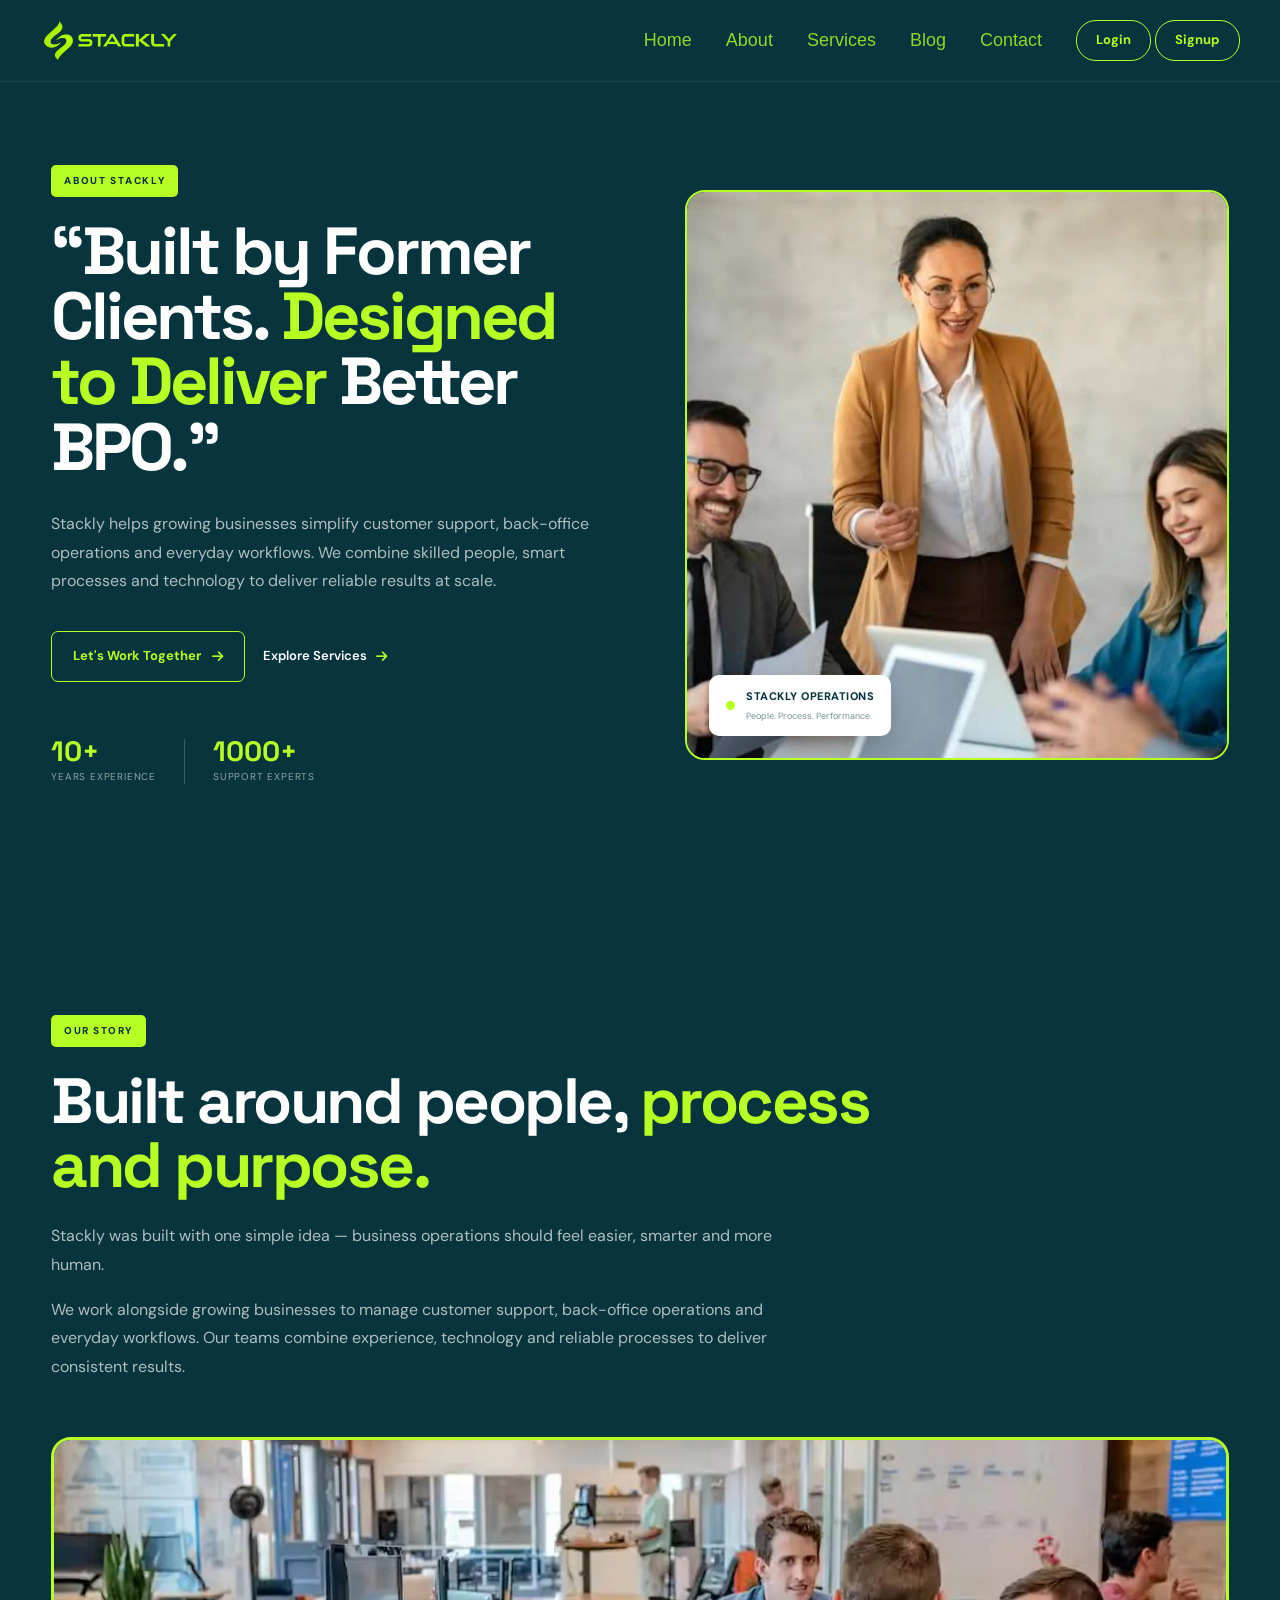
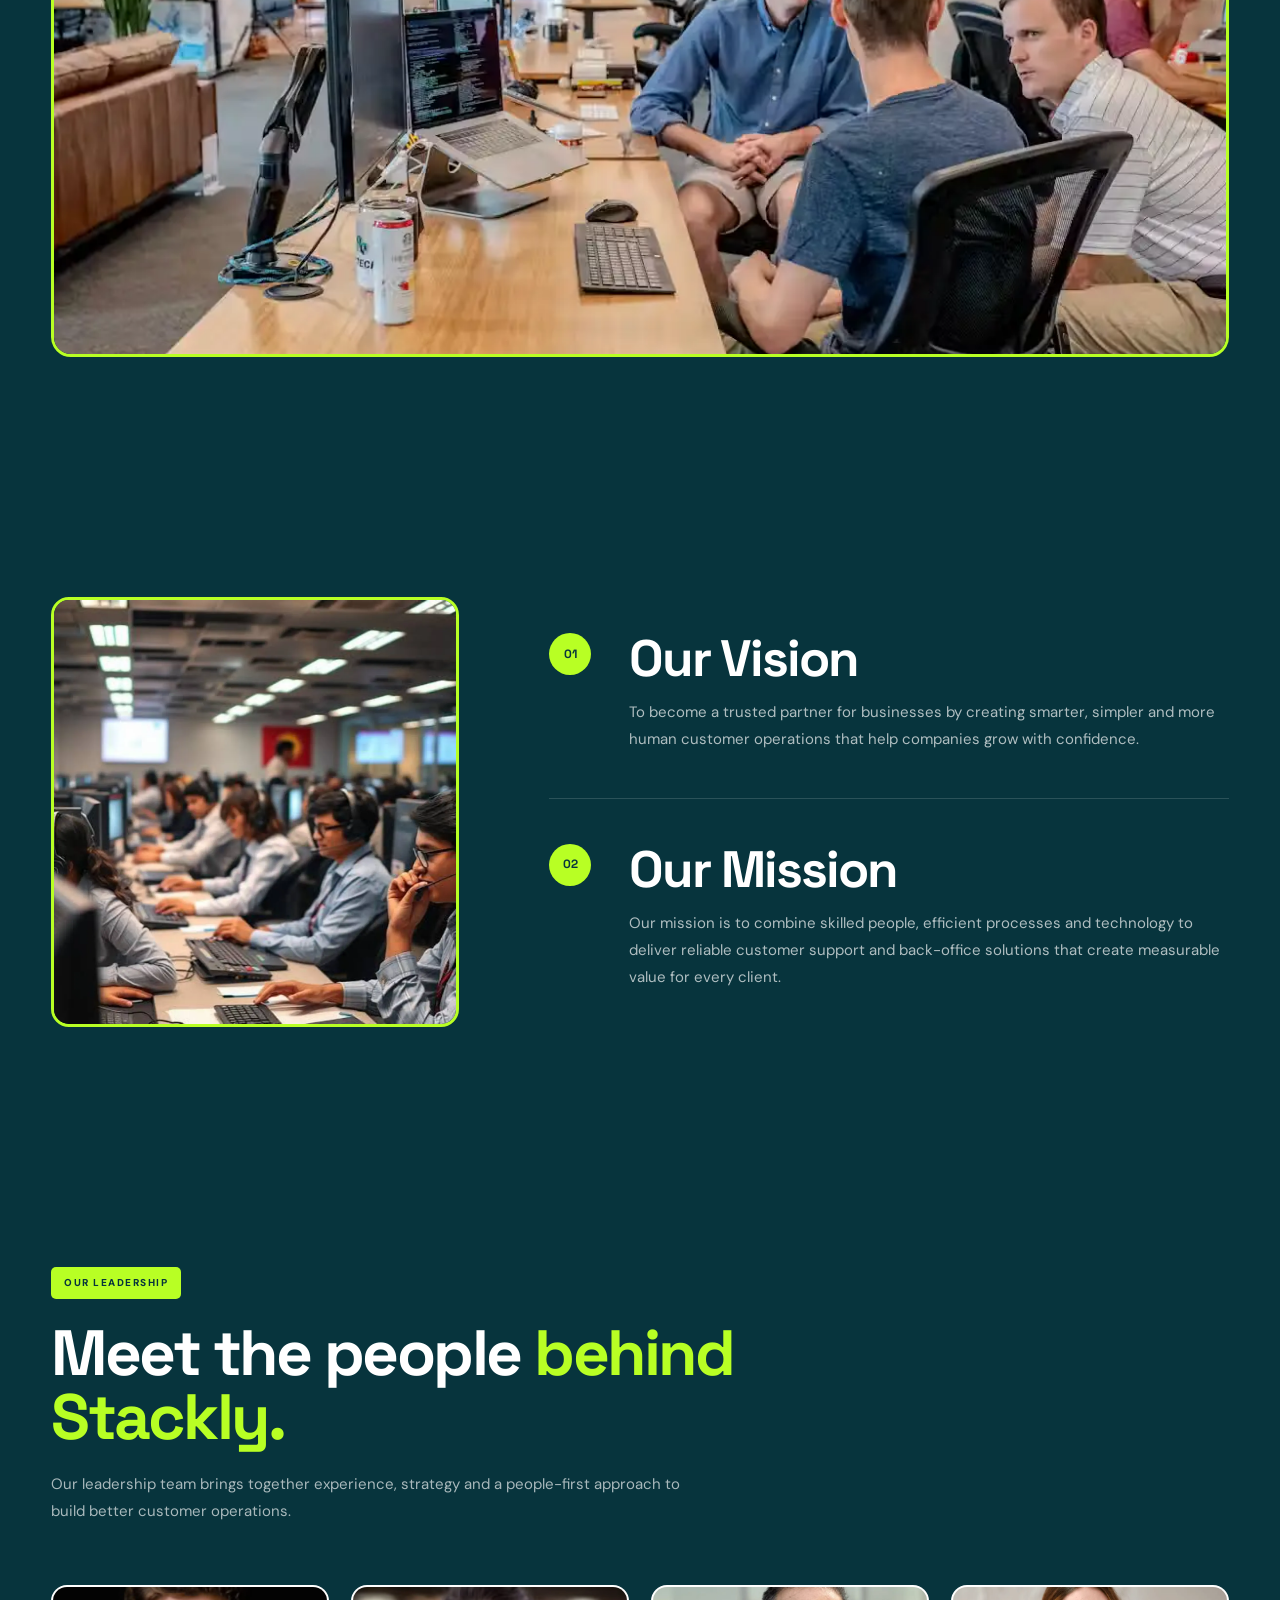
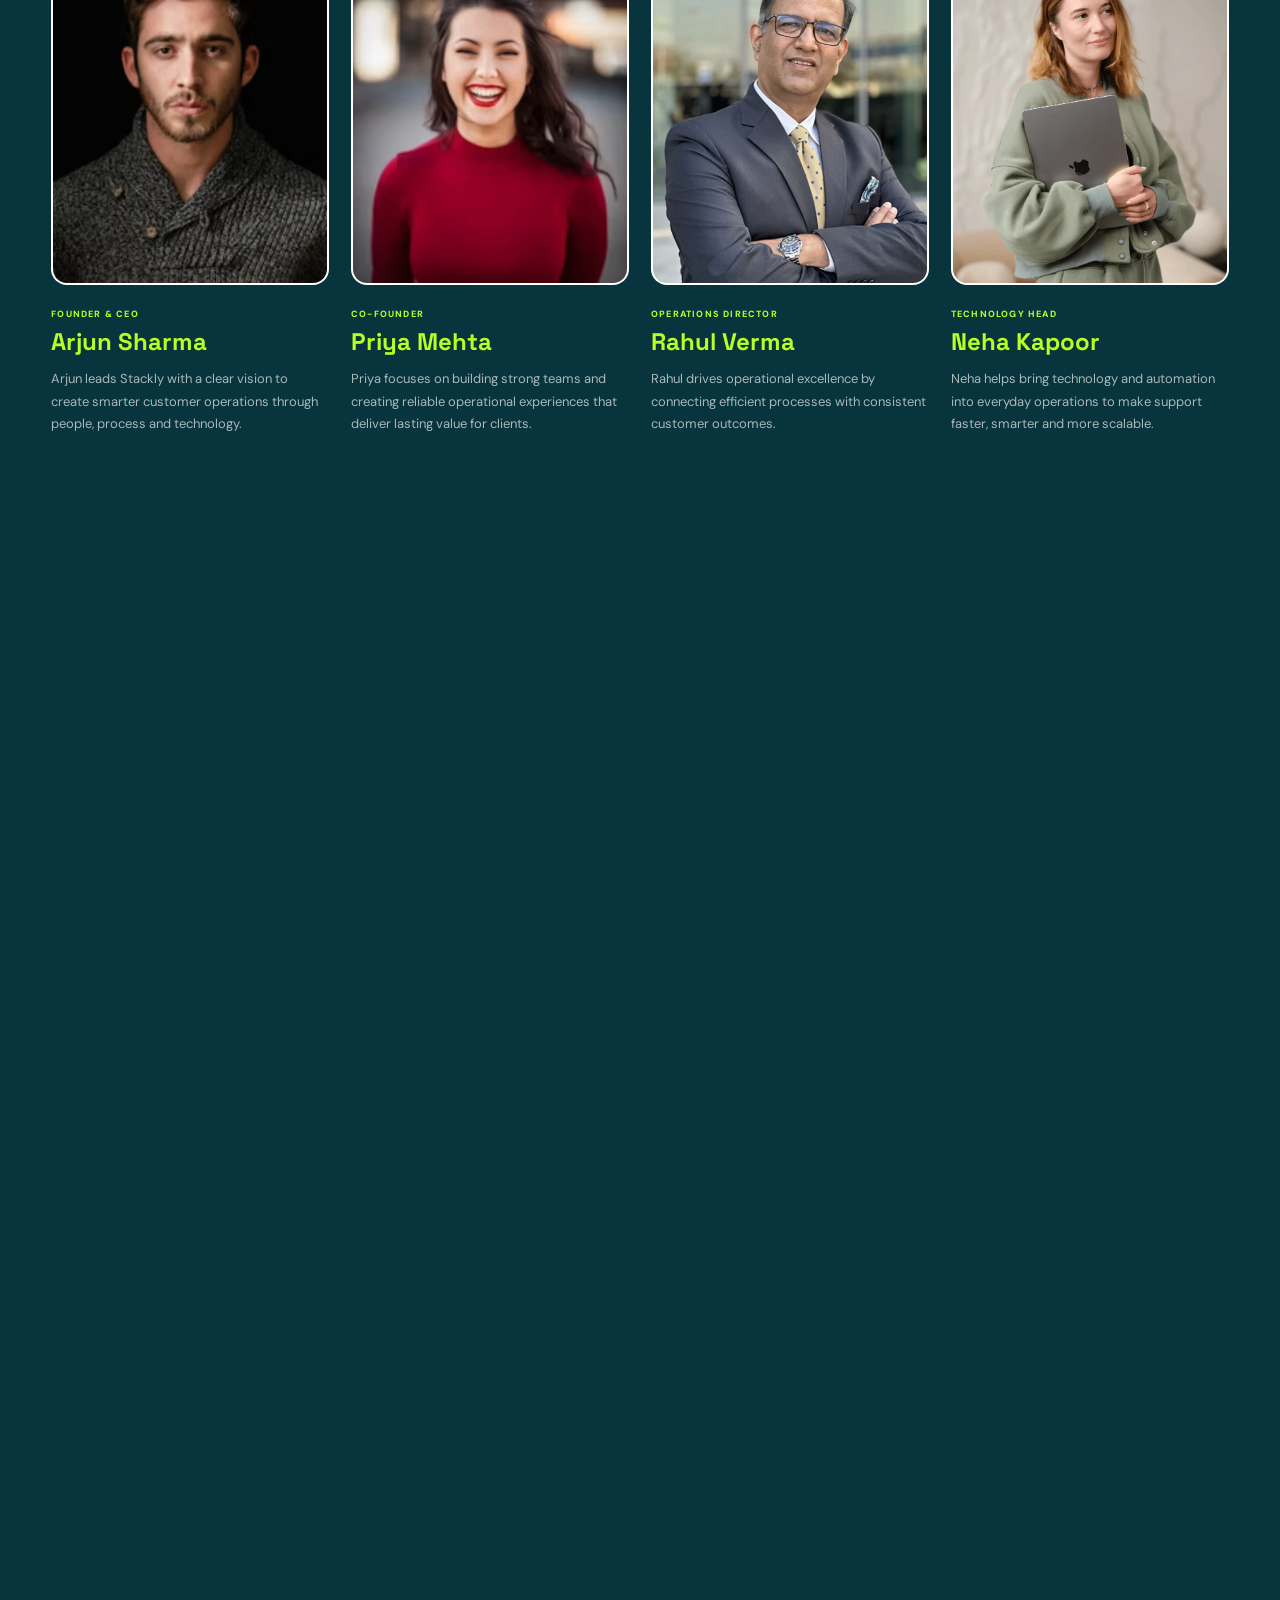
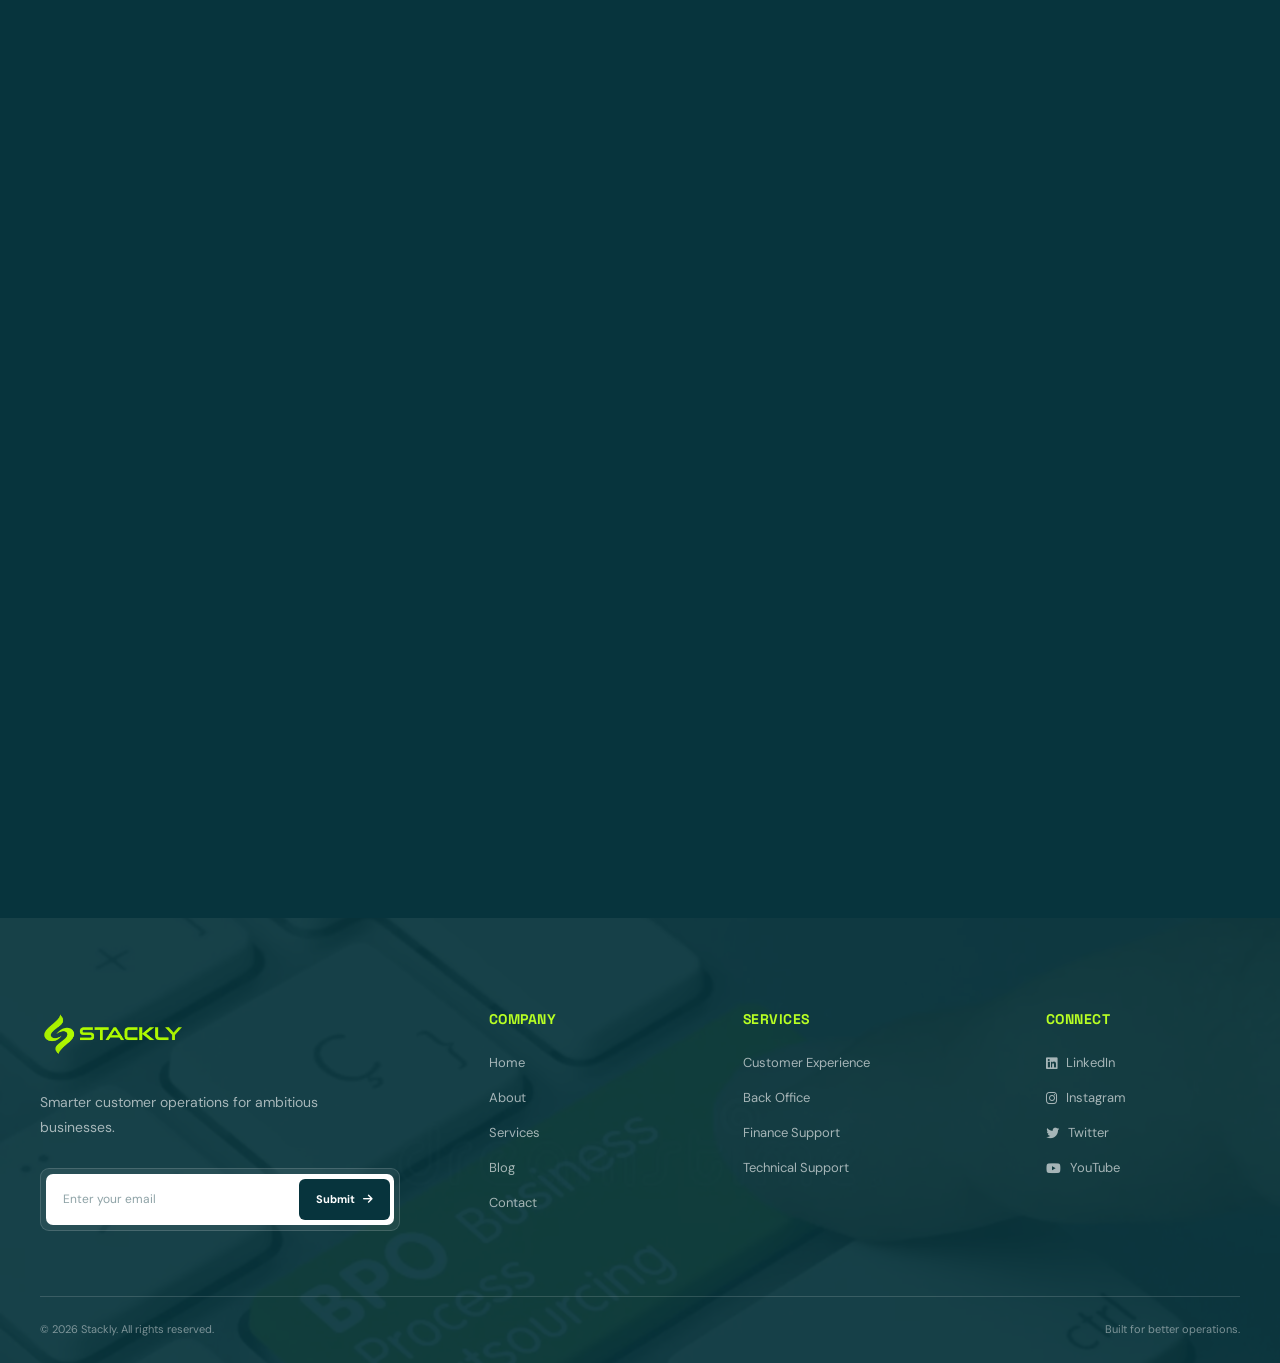
==== about.html @ 67b2a1ea "Add files via upload" ====
<!DOCTYPE html>
<html lang="en">
<head>
    <meta charset="UTF-8">
    <meta name="viewport" content="width=device-width, initial-scale=1.0">

    <title>Stackly | Business Process Outsourcing</title>

    <!-- Google Fonts -->
    <link rel="preconnect" href="https://fonts.googleapis.com">
    <link rel="preconnect" href="https://fonts.gstatic.com" crossorigin>
    <link href="https://fonts.googleapis.com/css2?family=DM+Sans:wght@400;500;600;700&family=Space+Grotesk:wght@400;500;600;700&display=swap" rel="stylesheet">

    <!-- Font Awesome -->
    <link rel="stylesheet"
          href="https://cdnjs.cloudflare.com/ajax/libs/font-awesome/6.5.2/css/all.min.css">

    <!-- AOS -->
    <link rel="stylesheet"
          href="https://unpkg.com/aos@2.3.1/dist/aos.css">

    <!-- CSS -->
    <link rel="stylesheet" href="css/about.css">
</head>

<body>

<!-- ================= PRELOADER ================= -->
<div class="preloader" id="preloader">
    <div class="loader-logo">
        <span class="logo-symbol">
            <img 
                src="assets/logo img1.webp" 
                alt="Stackly" 
                class="logo-image"
            >
        </span>
    </div>
</div>


<!-- ================= HEADER ================= -->
<header class="header">

    <div class="container nav-container">

        <!-- LOGO -->
        <a href="index.html" class="logo" aria-label="Stackly Home">
            <img src="assets/logo img1.webp"
                 alt="Stackly"
                 class="logo-image">
        </a>

        <!-- MOBILE TOGGLE -->
        <button
            class="menu-toggle"
            id="menuToggle"
            type="button"
            aria-label="Open navigation menu"
            aria-expanded="false"
            title="Open navigation menu">

            <span></span>
            <span></span>
            <span></span>

        </button>

<nav class="nav-menu" id="navMenu">

   
            <a href="index.html" class="nav-link ">Home</a>

            <a href="about.html" class="nav-link active">About</a>

            <a href="services.html" class="nav-link">Services</a>
            
            <a href="blog.html" class="nav-link">Blog</a>
            <a href="contact.html" class="nav-link">Contact</a>

        
    <!-- MOBILE LOGIN + SIGNUP -->
    <div class="mobile-nav-actions">
        <a href="login.html" class="login-btn">Login</a>
        <a href="signup.html" class="signup-btn">Signup</a>
    </div>

</nav>

        <!-- DESKTOP LOGIN / SIGNUP -->
        <!-- <div class="nav-actions">

            <a href="login.html" class="login-btn">
                Login
            </a>

            <a href="signup.html" class="signup-btn">
                Signup
            </a>

        </div> -->

    </div>

</header>

<!-- =====================================================
     STACKLY BPO — ABOUT HERO
===================================================== -->

<section class="about-hero" id="about">

    <div class="about-hero-container">

        <!-- LEFT CONTENT -->
        <div class="about-hero-content" data-aos="fade-right">

            <span class="about-eyebrow">
                ABOUT STACKLY
            </span>

            <h1>
              “Built by Former Clients. 
                <span> Designed to Deliver </span>
                Better BPO.”
            </h1>

            <p>
                Stackly helps growing businesses simplify customer
                support, back-office operations and everyday workflows.
                We combine skilled people, smart processes and
                technology to deliver reliable results at scale.
            </p>

            <div class="about-hero-actions">

                <a href="404.html" class="about-primary-btn">
                    Let's Work Together
                    <i class="fa-solid fa-arrow-right"></i>
                </a>

                <a href="404.html" class="about-text-btn">
                    Explore Services
                    <i class="fa-solid fa-arrow-right"></i>
                </a>

            </div>

            <div class="about-mini-info">

                <div class="mini-item">
                    <strong>10+</strong>
                    <span>Years Experience</span>
                </div>

                <div class="mini-line"></div>

                <div class="mini-item">
                    <strong>1000+</strong>
                    <span>Support Experts</span>
                </div>

            </div>

        </div>


        <!-- RIGHT IMAGE ONLY -->
        <div class="about-hero-image" data-aos="fade-left">

            <img
                src="assets/img-10.webp"
                alt="Stackly customer operations team"
            >

            <div class="image-label">
                <span class="image-dot"></span>
                <div>
                    <strong>STACKLY OPERATIONS</strong>
                    <small>People. Process. Performance.</small>
                </div>
            </div>

        </div>

    </div>

</section>


<!-- =====================================================
     OUR STORY
===================================================== -->

<section class="story-section" id="story">

    <div class="story-container">

        <!-- HEADING + CONTENT -->
        <div class="story-content" data-aos="fade-up">

            <span class="story-eyebrow">OUR STORY</span>

            <h2>
                Built around people,
                <span>process and purpose.</span>
            </h2>

            <p>
                Stackly was built with one simple idea — business operations
                should feel easier, smarter and more human.
            </p>

            <p>
                We work alongside growing businesses to manage customer
                support, back-office operations and everyday workflows.
                Our teams combine experience, technology and reliable
                processes to deliver consistent results.
            </p>

        </div>


        <!-- IMAGE ONLY -->
        <div class="story-image" data-aos="fade-up">

            <img
                src="assets/img-2.webp"
                alt="Stackly operations team working together"
            >

        </div>

    </div>

</section>
<!-- =====================================================
     VISION & MISSION
===================================================== -->

<section class="vision-mission-section" id="vision-mission">

    <div class="vision-mission-container">

        <!-- LEFT IMAGE -->
        <div class="vm-image" data-aos="fade-right">
            <img
                src="assets/img-13.webp"
                alt="Stackly team working together"
            >
        </div>


        <!-- RIGHT CONTENT -->
        <div class="vm-content" data-aos="fade-left">

            <!-- VISION -->
            <div class="vm-item">

                <span class="vm-number">01</span>

                <div>
                    <h2>Our Vision</h2>

                    <p>
                        To become a trusted partner for businesses by
                        creating smarter, simpler and more human customer
                        operations that help companies grow with confidence.
                    </p>
                </div>

            </div>


            <!-- MISSION -->
            <div class="vm-item">

                <span class="vm-number">02</span>

                <div>
                    <h2>Our Mission</h2>

                    <p>
                        Our mission is to combine skilled people, efficient
                        processes and technology to deliver reliable
                        customer support and back-office solutions that
                        create measurable value for every client.
                    </p>
                </div>

            </div>

        </div>

    </div>

</section>


<!-- =====================================================
     LEADERSHIP
===================================================== -->

<section class="leadership-section" id="leadership">

    <div class="leadership-container">

        <!-- SECTION HEADING -->
        <div class="leadership-heading" data-aos="fade-up">

            <span class="leadership-eyebrow">
                OUR LEADERSHIP
            </span>

            <h2>
                Meet the people
                <span>behind Stackly.</span>
            </h2>

            <p>
                Our leadership team brings together experience,
                strategy and a people-first approach to build better
                customer operations.
            </p>

        </div>


        <!-- LEADERSHIP GRID -->
        <div class="leadership-grid">


            <!-- FOUNDER 01 -->
            <div class="leader-card" data-aos="fade-up">

                <div class="leader-image">
                    <img
                        src="assets/img-28.webp"
                        alt="Founder and leadership team member"
                    >
                </div>

                <div class="leader-content">

                    <span class="leader-role">
                        FOUNDER & CEO
                    </span>

                    <h3>
                        Arjun Sharma
                    </h3>

                    <p>
                        Arjun leads Stackly with a clear vision to
                        create smarter customer operations through
                        people, process and technology.
                    </p>

                </div>

            </div>


            <!-- FOUNDER 02 -->
            <div class="leader-card" data-aos="fade-up" data-aos-delay="100">

                <div class="leader-image">
                    <img
                        src="assets/img-25.webp"
                        alt="Stackly leadership team member"
                    >
                </div>

                <div class="leader-content">

                    <span class="leader-role">
                        CO-FOUNDER
                    </span>

                    <h3>
                        Priya Mehta
                    </h3>

                    <p>
                        Priya focuses on building strong teams and
                        creating reliable operational experiences
                        that deliver lasting value for clients.
                    </p>

                </div>

            </div>


            <!-- LEADER 03 -->
            <div class="leader-card" data-aos="fade-up" data-aos-delay="200">

                <div class="leader-image">
                    <img
                        src="assets/img-18.webp"
                        alt="Stackly operations leader"
                    >
                </div>

                <div class="leader-content">

                    <span class="leader-role">
                        OPERATIONS DIRECTOR
                    </span>

                    <h3>
                        Rahul Verma
                    </h3>

                    <p>
                        Rahul drives operational excellence by
                        connecting efficient processes with
                        consistent customer outcomes.
                    </p>

                </div>

            </div>


            <!-- LEADER 04 -->
            <div class="leader-card" data-aos="fade-up" data-aos-delay="300">

                <div class="leader-image">
                    <img
                        src="assets/img-20.webp"
                        alt="Stackly technology leader"
                    >
                </div>

                <div class="leader-content">

                    <span class="leader-role">
                        TECHNOLOGY HEAD
                    </span>

                    <h3>
                        Neha Kapoor
                    </h3>

                    <p>
                        Neha helps bring technology and automation
                        into everyday operations to make support
                        faster, smarter and more scalable.
                    </p>

                </div>

            </div>

        </div>

    </div>

</section>

<!-- =====================================================
     RECOGNITION
===================================================== -->

<section class="recognition-section" id="recognition">

    <div class="recognition-container">

        <div class="recognition-heading" data-aos="fade-up">

            <span class="recognition-eyebrow">
                RECOGNITION
            </span>

            <h2>
                Standards that
                <span>build trust.</span>
            </h2>

            <p>
                Our commitment to quality, security and operational
                excellence is reflected in the standards we follow.
            </p>

        </div>


        <div class="recognition-list">

            <!-- 01 -->
            <div class="recognition-item" data-aos="fade-up">

                <span class="recognition-number">01</span>

                <div class="recognition-content">
                    <h3>ISO 27001 Certified</h3>

                    <p>
                        We follow internationally recognised information
                        security practices to protect client data and
                        maintain secure business operations.
                    </p>
                </div>

            </div>


            <!-- 02 -->
            <div class="recognition-item" data-aos="fade-up" data-aos-delay="100">

                <span class="recognition-number">02</span>

                <div class="recognition-content">
                    <h3>Data Security</h3>

                    <p>
                        Strong security processes and controlled access
                        help us safeguard sensitive information across
                        every customer operation.
                    </p>
                </div>

            </div>


            <!-- 03 -->
            <div class="recognition-item" data-aos="fade-up" data-aos-delay="200">

                <span class="recognition-number">03</span>

                <div class="recognition-content">
                    <h3>Quality Excellence</h3>

                    <p>
                        We continuously improve our processes to deliver
                        consistent, accurate and reliable results for
                        every client we support.
                    </p>
                </div>

            </div>


            <!-- 04 -->
            <div class="recognition-item" data-aos="fade-up" data-aos-delay="300">

                <span class="recognition-number">04</span>

                <div class="recognition-content">
                    <h3>Trusted Operations</h3>

                    <p>
                        Our people, processes and technology work together
                        to create dependable operations built for long-term
                        business partnerships.
                    </p>
                </div>

            </div>

        </div>

    </div>

</section>


<!-- ================= CTA SECTION ================= -->
<section class="bpo-cta" data-aos="fade-up">
    <div class="container">

        <div class="bpo-cta-box">

            <!-- Left Content -->
            <div class="bpo-cta-content" data-aos="fade-right">

                <span class="bpo-cta-label">
                    <span></span>
                    READY TO SCALE?
                </span>

                <h2>
                    Let's build an
                    <strong>operation</strong>
                    that grows with you.
                </h2>

                <p>
                    From customer support to back-office operations,
                    Stackly helps growing businesses build smarter,
                    faster, and more scalable operations.
                </p>

                <div class="bpo-cta-actions">
                    <a href="404.html" class="bpo-cta-primary">
                        Get Started
                        <i class="fa-solid fa-arrow-right"></i>
                    </a>

                    <a href="404.html" class="bpo-cta-secondary">
                        Explore Services
                    </a>
                </div>

            </div>

            <!-- Right Visual -->
            <div class="bpo-cta-visual" data-aos="zoom-in">

                <div class="cta-circle cta-circle-one"></div>
                <div class="cta-circle cta-circle-two"></div>

                <div class="cta-stat-card cta-stat-main">
                    <span class="cta-stat-number">24/7</span>
                    <span class="cta-stat-text">
                        Operational<br>
                        Support
                    </span>
                </div>

                <div class="cta-stat-card cta-stat-small">
                    <i class="fa-solid fa-arrow-trend-up"></i>
                    <div>
                        <strong>1000+</strong>
                        <span>Professionals</span>
                    </div>
                </div>

                <div class="cta-grid-pattern"></div>

            </div>

        </div>

    </div>
</section>

<!-- ================= FOOTER ================= -->

<footer class="footer">

    <div class="footer-overlay"></div>

    <div class="container footer-container">

        <div class="footer-grid">

            <!-- ================= BRAND ================= -->

            <div class="footer-brand">

                <a href="index.html"
                   class="footer-logo-link"
                   aria-label="Stackly Home">

                    <img
                        src="assets/logo img1.webp"
                        alt="Stackly"
                        class="footer-logo"
                    >

                </a>

                <p class="footer-description">
                    Smarter customer operations for
                    ambitious businesses.
                </p>


                <!-- NEWSLETTER -->

                <div class="newsletter-box">

            <form class="newsletter-form" id="newsletterForm" novalidate>

              <label for="footer-email" class="sr-only">
                  Email address
                       </label>

               <input
                      id="footer-email"
                     name="email"
                     type="email"
                     placeholder="Enter your email"
                       aria-label="Enter your email"
                          autocomplete="email"
                     required
                       >

                 <button type="submit">
               <span>Submit</span>
            <i class="fa-solid fa-arrow-right"></i>
               </button>

               </form>

                </div>

            </div>


            <!-- ================= COMPANY ================= -->

            <div class="footer-column">

                <h4>COMPANY</h4>

                <a href="index.html">Home</a>
                <a href="about.html">About</a>
                <a href="services.html">Services</a>
                <a href="blog.html">Blog</a>
                <a href="contact.html">Contact</a>

            </div>


            <!-- ================= SERVICES ================= -->

            <div class="footer-column">

                <h4>SERVICES </h4>

                <a href="404.html">Customer Experience</a>
                <a href="404.html">Back Office</a>
                <a href="404.html">Finance Support</a>
                <a href="404.html">Technical Support</a>

            </div>


            <!-- ================= CONNECT ================= -->

            <div class="footer-column">

                <h4> CONNECT</h4>

                <a href="404.html" aria-label="LinkedIn">
                    <i class="fa-brands fa-linkedin"></i>
                    <span>LinkedIn</span>
                </a>

                <a href="404.html" aria-label="Instagram">
                    <i class="fa-brands fa-instagram"></i>
                    <span>Instagram</span>
                </a>

            <a href="404.html" aria-label="Twitter" title="Twitter">
    <i class="fa-brands fa-twitter"></i>
    <span>Twitter</span>
</a>
              <a href="404.html" aria-label="YouTube">
               <i class="fa-brands fa-youtube"></i>
                <span>YouTube</span>
                   </a>
            </div>

        </div>


        <!-- ================= FOOTER BOTTOM ================= -->

        <div class="footer-bottom">

            <p>
                © 2026 Stackly. All rights reserved.
            </p>

            <p>
                Built for better operations.
            </p>

        </div>

    </div>

</footer>


<!-- ================= AOS ================= -->

<script src="https://unpkg.com/aos@2.3.1/dist/aos.js"></script>

<!-- ================= GSAP ================= -->

<script src="https://cdnjs.cloudflare.com/ajax/libs/gsap/3.12.5/gsap.min.js"></script>

<!-- ================= JS ================= -->

<script src="js/about.js"></script>

</body>
</html>
---- css/about.css ----
/* =====================================================
   STACKLY BPO WEBSITE
   3 COLOR SYSTEM
===================================================== */

:root {
    --dark: #07343D;
    --lime: #B8FF24;
    --white: #FFFFFF;

    --container: 1240px;
    --radius: 14px;
    --transition: 0.35s ease;
}


/* =====================================================
   RESET
===================================================== */

* {
    margin: 0;
    padding: 0;
    box-sizing: border-box;
}

html {
    scroll-behavior: smooth;
}

body {
    font-family: "DM Sans", sans-serif;
    background: var(--dark);
    color: var(--white);
    line-height: 1.6;
    overflow-x: hidden;
}

img {
    width: 100%;
    display: block;
    object-fit: cover;
}

a {
    color: inherit;
    text-decoration: none;
}

button,
input,
textarea {
    font: inherit;
}

button {
    border: 0;
    cursor: pointer;
}

.container {
    width: min(100% - 80px, var(--container));
    margin-inline: auto;
}

.section {
    padding: 110px 0;
}


/* ================= PRELOADER ================= */

.preloader {
    position: fixed;
    inset: 0;
    width: 100%;
    height: 100vh;
    background: #07343D;
    display: flex;
    align-items: center;
    justify-content: center;
    z-index: 99999;
    overflow: hidden;
}

.loader-logo {
    width: 190px;
    height: 100px;
    display: flex;
    align-items: center;
    justify-content: center;
    position: relative;
}

.logo-symbol {
    width: 170px;
    height: 80px;
    display: flex;
    align-items: center;
    justify-content: center;
    position: relative;
}

.logo-image {
    width: 150px;
    max-width: 100%;
    height: auto;
    object-fit: contain;
    display: block;
    transition: transform 0.4s ease;
}

/* Lime animated border */
.loader-logo::before {
    content: "";
    position: absolute;
    width: 175px;
    height: 75px;
    border: 2px solid #B8FF24;
    border-radius: 14px;
    animation: loaderPulse 1.5s ease-in-out infinite;
}

/* Animated small circle */
.loader-logo::after {
    content: "";
    position: absolute;
    width: 10px;
    height: 10px;
    background: #B8FF24;
    border-radius: 50%;
    top: 4px;
    right: 2px;
    animation: loaderDot 1.2s ease-in-out infinite;
}

@keyframes loaderPulse {
    0%,
    100% {
        transform: scale(0.94);
        opacity: 0.5;
    }

    50% {
        transform: scale(1.04);
        opacity: 1;
    }
}

@keyframes loaderDot {
    0%,
    100% {
        transform: translateY(0);
        opacity: 0.4;
    }

    50% {
        transform: translateY(12px);
        opacity: 1;
    }
}

/* Mobile */
@media (max-width: 600px) {

    .loader-logo {
        width: 160px;
        height: 90px;
    }

    .logo-symbol {
        width: 145px;
        height: 70px;
    }

    .logo-image {
        width: 125px;
    }

    .loader-logo::before {
        width: 150px;
        height: 65px;
    }
}
/* =====================================================
   HEADER
===================================================== */

.header {
    position: fixed;
    top: 0;
    left: 0;
    z-index: 1000;

    width: 100%;
    height: 82px;

    background: var(--dark);
    border-bottom: 1px solid rgba(255, 255, 255, 0.08);

    transition: var(--transition);
}

.header.scrolled {
    box-shadow: 0 10px 30px rgba(0, 0, 0, 0.2);
}

.nav-container {
    height: 100%;

    display: flex;
    align-items: center;
    justify-content: space-between;
}


/* =====================================================
   LOGO
===================================================== */

.logo {
    display: flex;
    align-items: center;
    text-decoration: none;
    flex-shrink: 0;
}

.logo-image {
    width: 140px;
    height: auto;
    display: block;
    object-fit: contain;
}

@media (max-width: 796px) {
    .logo-image {
        width: 120px;
        max-width: 120px;
    }
}

@media (max-width: 420px) {
    .logo-image {
        width: 105px;
        max-width: 105px;
    }
}

/* =====================================================
   NAVIGATION
===================================================== */

.nav-menu {
    display: flex;
    align-items: center;
    gap: 34px;
}

.nav-link {
    position: relative;

    color: var(--lime);
    font-size: 18px;
    opacity: 0.8;
 font-family: 'Gill Sans', 'Gill Sans MT', Calibri, 'Trebuchet MS', sans-serif;
    transition: var(--transition);
}

.nav-link:hover,
.nav-link.active {
    color: var(--lime);
    opacity: 1;
}

.nav-link.active::after {
    content: "";

    position: absolute;
    left: 0;
    bottom: -10px;

    width: 100%;
    height: 2px;

    background: var(--lime);
}


/* =====================================================
   NAV ACTIONS
===================================================== */

.nav-actions {
    display: flex;
    align-items: center;
    gap: 15px;
}


/* =====================================================
   LOGIN + SIGNUP
===================================================== */

.login-btn,
.signup-btn {
    display: inline-flex;
    align-items: center;
    justify-content: center;

    padding: 9px 19px;

    border-radius: 20px;
    border: 1px solid var(--lime);

    font-size: 13px;
    font-weight: 700;

    transition:
        background 0.3s ease,
        color 0.3s ease,
        transform 0.3s ease,
        border-color 0.3s ease;
}


/* LOGIN */

.login-btn {
    background: var(--dark);
    color: var(--lime);
}

.login-btn:hover {
    background: var(--lime);
    color: var(--dark);
    transform: translateY(-2px);
}


/* SIGNUP */

.signup-btn {
  background: var(--dark);
    color: var(--lime);
}

.signup-btn:hover {
    background: var(--lime);
    color: var(--dark);
    transform: translateY(-2px);
}


/* =====================================================
   MOBILE MENU
===================================================== */

.menu-toggle {
    display: none;

    padding: 5px;

    background: transparent;
    color: var(--white);
}

.menu-toggle span {
    display: block;

    width: 26px;
    height: 2px;

    margin: 5px 0;

    background: var(--white);

    transition: var(--transition);
}


/* =====================================================
   ABOUT HERO
===================================================== */

.about-hero {
    width: 100%;

    min-height: 820px;

    padding: 165px 0 110px;

    background: var(--dark);

    color: var(--white);

    overflow: hidden;
}

.about-hero-container {
    width: min(1240px, 92%);
    max-width: 100%;

    margin: 0 auto;

    display: grid;

    grid-template-columns:
        minmax(0, 1fr)
        minmax(0, 1fr);

    align-items: center;

    gap: 90px;
}

.about-hero-content {
    width: 100%;
    max-width: 650px;
    min-width: 0;
}

.about-eyebrow {
    display: inline-flex;

    align-items: center;

    margin-bottom: 22px;

    padding: 8px 13px;

    background: var(--lime);
    color: var(--dark);

    border-radius: 5px;

    font-size: 10px;
    font-weight: 800;

    letter-spacing: 1.7px;
}

.about-hero-content h1 {
    margin: 0;

    font-family: "Space Grotesk", sans-serif;

    font-size: clamp(48px, 5.2vw, 74px);

    line-height: 0.98;

    letter-spacing: -3px;

    font-weight: 700;

    overflow-wrap: break-word;
}

.about-hero-content h1 span {
    color: var(--lime);
}

.about-hero-content > p {
    width: 100%;
    max-width: 580px;

    margin-top: 30px;

    color: var(--white);

    opacity: 0.68;

    font-size: 16px;

    line-height: 1.8;
}


/* =====================================================
   ABOUT BUTTONS
===================================================== */

.about-hero-actions {
    display: flex;

    align-items: center;

    gap: 18px;

    margin-top: 35px;

    flex-wrap: wrap;
}

.about-primary-btn {
    display: inline-flex;

    align-items: center;
    justify-content: center;

    gap: 11px;

    min-height: 50px;

    padding: 14px 21px;

    background: var(--dark);

    color: var(--lime);

    border: 1px solid var(--lime);

    border-radius: 7px;

    font-size: 13px;

    font-weight: 700;

    transition:
        background 0.3s ease,
        color 0.3s ease,
        transform 0.3s ease,
        border-color 0.3s ease;
}

.about-primary-btn i {
    transition: transform 0.3s ease;
}

.about-primary-btn:hover {
    background: var(--lime);

    color: var(--dark);

    border-color: var(--lime);

    transform: translateY(-3px);
}

.about-primary-btn:hover i {
    transform: translateX(5px);
}

.about-text-btn {
    display: inline-flex;

    align-items: center;

    gap: 9px;

    background: transparent;

    color: var(--white);

    font-size: 13px;

    font-weight: 600;

    transition:
        color 0.3s ease,
        transform 0.3s ease;
}

.about-text-btn i {
    color: var(--lime);

    transition: transform 0.3s ease;
}

.about-text-btn:hover {
    color: var(--lime);

    transform: translateY(-2px);
}

.about-text-btn:hover i {
    transform: translateX(5px);
}


/* =====================================================
   MINI STATS
===================================================== */

.about-mini-info {
    display: flex;

    align-items: center;

    gap: 28px;

    margin-top: 55px;

    max-width: 100%;
}

.mini-item {
    display: flex;

    flex-direction: column;

    gap: 4px;

    min-width: 0;
}

.mini-item strong {
    font-family: "Space Grotesk", sans-serif;

    color: var(--lime);

    font-size: 28px;

    line-height: 1;
}

.mini-item span {
    color: var(--white);

    opacity: 0.55;

    font-size: 10px;

    text-transform: uppercase;

    letter-spacing: 0.8px;
}

.mini-line {
    width: 1px;
    height: 45px;

    flex-shrink: 0;

    background: rgba(255, 255, 255, 0.2);
}


/* =====================================================
   ABOUT HERO IMAGE
===================================================== */

.about-hero-image {
    position: relative;

    width: 100%;
    max-width: 100%;

    height: 570px;

    overflow: hidden;

    border-radius: 20px;

    border: 2px solid var(--lime);

    background: var(--dark);
}

.about-hero-image img {
    width: 100%;
    height: 100%;

    display: block;

    object-fit: cover;

    transition: transform 0.8s ease;
}

.about-hero-image:hover img {
    transform: scale(1.05);
}


/* =====================================================
   IMAGE LABEL
===================================================== */

.image-label {
    position: absolute;

    left: 22px;
    bottom: 22px;

    max-width: calc(100% - 44px);

    display: flex;

    align-items: center;

    gap: 11px;

    padding: 13px 17px;

    background: var(--white);

    color: var(--dark);

    border-radius: 10px;

    box-shadow: 0 15px 35px rgba(0, 0, 0, 0.25);
}

.image-dot {
    width: 9px;
    height: 9px;

    flex-shrink: 0;

    border-radius: 50%;

    background: var(--lime);
}

.image-label strong {
    display: block;

    font-size: 11px;

    font-weight: 800;

    letter-spacing: 0.5px;
}

.image-label small {
    display: block;

    margin-top: 3px;

    font-size: 9px;

    opacity: 0.55;
}


/* =====================================================
   OUR STORY
===================================================== */

.story-section {
    width: 100%;

    padding: 120px 0;

    background: var(--dark);

    color: var(--white);

    overflow: hidden;
}

.story-container {
    width: min(1240px, 92%);
    max-width: 100%;

    margin: 0 auto;
}

.story-content {
    width: 100%;

    max-width: 850px;

    margin-bottom: 55px;
}

.story-eyebrow {
    display: inline-flex;

    padding: 8px 13px;

    background: var(--lime);

    color: var(--dark);

    border-radius: 5px;

    font-size: 10px;

    font-weight: 800;

    letter-spacing: 1.5px;
}

.story-content h2 {
    margin: 22px 0 25px;

    font-family: "Space Grotesk", sans-serif;

    font-size: clamp(42px, 5vw, 68px);

    line-height: 1;

    letter-spacing: -2.5px;

    font-weight: 700;

    overflow-wrap: break-word;
}

.story-content h2 span {
    color: var(--lime);
}

.story-content p {
    width: 100%;

    max-width: 760px;

    margin: 0 0 16px;

    color: var(--white);

    opacity: 0.68;

    font-size: 16px;

    line-height: 1.8;
}

.story-image {
    width: 100%;

    max-width: 100%;

    height: 520px;

    overflow: hidden;

    border-radius: 20px;

    background: var(--dark);

    border: 3px solid var(--lime);
}

.story-image img {
    width: 100%;
    height: 100%;

    object-fit: cover;

    transition: transform 0.8s ease;
}

.story-image:hover img {
    transform: scale(1.04);
}


/* =====================================================
   VISION & MISSION
===================================================== */

.vision-mission-section {
    width: 100%;

    padding: 120px 0;

    background: var(--dark);

    color: var(--white);

    overflow: hidden;
}

.vision-mission-container {
    width: min(1240px, 92%);
    max-width: 100%;

    margin: 0 auto;

    display: grid;

    grid-template-columns:
        minmax(0, 0.75fr)
        minmax(0, 1.25fr);

    align-items: center;

    gap: 90px;
}

.vm-image {
    width: 100%;

    max-width: 100%;

    height: 430px;

    overflow: hidden;

    border-radius: 18px;

    background: var(--dark);

    border: 3px solid var(--lime);
}

.vm-image img {
    width: 100%;
    height: 100%;

    object-fit: cover;

    transition: transform 0.8s ease;
}

.vm-image:hover img {
    transform: scale(1.05);
}

.vm-content {
    width: 100%;

    max-width: 100%;

    min-width: 0;
}

.vm-item {
    display: grid;

    grid-template-columns:
        55px
        minmax(0, 1fr);

    gap: 25px;

    padding: 0 0 45px;

    margin-bottom: 45px;

    border-bottom: 1px solid rgba(255, 255, 255, 0.15);
}

.vm-item:last-child {
    margin-bottom: 0;

    padding-bottom: 0;

    border-bottom: none;
}

.vm-number {
    width: 42px;
    height: 42px;

    display: flex;

    align-items: center;
    justify-content: center;

    background: var(--lime);

    color: var(--dark);

    border-radius: 50%;

    font-family: "Space Grotesk", sans-serif;

    font-size: 12px;

    font-weight: 800;
}

.vm-item h2 {
    margin: 0 0 15px;

    font-family: "Space Grotesk", sans-serif;

    font-size: clamp(32px, 4vw, 52px);

    line-height: 1;

    letter-spacing: -2px;

    color: var(--white);

    overflow-wrap: break-word;
}

.vm-item p {
    width: 100%;

    max-width: 650px;

    margin: 0;

    color: var(--white);

    opacity: 0.68;

    font-size: 15px;

    line-height: 1.8;
}


/* =====================================================
   LEADERSHIP
===================================================== */

.leadership-section {
    width: 100%;

    padding: 120px 0;

    background: var(--dark);

    color: var(--white);

    overflow: hidden;
}

.leadership-container {
    width: min(1240px, 92%);
    max-width: 100%;

    margin: 0 auto;
}

.leadership-heading {
    width: 100%;

    max-width: 760px;

    margin-bottom: 60px;
}

.leadership-eyebrow {
    display: inline-flex;

    padding: 8px 13px;

    background: var(--lime);

    color: var(--dark);

    border-radius: 5px;

    font-size: 10px;

    font-weight: 800;

    letter-spacing: 1.5px;
}

.leadership-heading h2 {
    margin: 22px 0;

    font-family: "Space Grotesk", sans-serif;

    font-size: clamp(42px, 5vw, 68px);

    line-height: 1;

    letter-spacing: -2.5px;

    font-weight: 700;

    overflow-wrap: break-word;
}

.leadership-heading h2 span {
    color: var(--lime);
}

.leadership-heading p {
    width: 100%;

    max-width: 650px;

    margin: 0;

    color: var(--white);

    opacity: 0.65;

    font-size: 15px;

    line-height: 1.8;
}

.leadership-grid {
    width: 100%;

    display: grid;

    grid-template-columns:
        repeat(4, minmax(0, 1fr));

    gap: 22px;
}

.leader-card {
    width: 100%;

    min-width: 0;
}

.leader-image {
    width: 100%;

    max-width: 100%;

    height: 300px;

    overflow: hidden;

    border-radius: 16px;

    background: var(--white);

    border: 2px solid transparent;

    transition:
        border-color 0.3s ease,
        transform 0.3s ease;
}

.leader-image img {
    width: 100%;
    height: 100%;

    object-fit: cover;

    transition: transform 0.7s ease;
}

.leader-card:hover .leader-image {
    border-color: var(--lime);
}

.leader-card:hover .leader-image img {
    transform: scale(1.05);
}

.leader-content {
    padding-top: 22px;
}

.leader-role {
    display: block;

    margin-bottom: 8px;

    color: var(--lime);

    font-size: 9px;

    font-weight: 800;

    letter-spacing: 1.2px;
}

.leader-content h3 {
    margin: 0 0 12px;

    font-family: "Space Grotesk", sans-serif;

    font-size: 24px;

    line-height: 1.1;

    font-weight: 700;

    color: var(--lime);
}

.leader-content p {
    margin: 0;

    color: var(--white);

    opacity: 0.65;

    font-size: 13px;

    line-height: 1.75;
}


/* =====================================================
   RECOGNITION
===================================================== */

.recognition-section {
    width: 100%;

    padding: 120px 0;

    background: var(--dark);

    color: var(--white);

    overflow: hidden;
}

.recognition-container {
    width: min(1240px, 92%);
    max-width: 100%;

    margin: 0 auto;
}

.recognition-heading {
    width: 100%;

    max-width: 760px;

    margin-bottom: 65px;
}

.recognition-eyebrow {
    display: inline-flex;

    padding: 8px 13px;

    background: var(--lime);

    color: var(--dark);

    border-radius: 5px;

    font-size: 10px;

    font-weight: 800;

    letter-spacing: 1.5px;
}

.recognition-heading h2 {
    margin: 22px 0;

    font-family: "Space Grotesk", sans-serif;

    font-size: clamp(42px, 5vw, 68px);

    line-height: 1;

    letter-spacing: -2.5px;

    font-weight: 700;

    overflow-wrap: break-word;
}

.recognition-heading h2 span {
    color: var(--lime);
}

.recognition-heading p {
    width: 100%;

    max-width: 650px;

    margin: 0;

    color: var(--white);

    opacity: 0.65;

    font-size: 15px;

    line-height: 1.8;
}

.recognition-list {
    width: 100%;
}

.recognition-item {
    width: 100%;

    min-width: 0;

    display: grid;

    grid-template-columns:
        80px
        minmax(0, 1fr);

    gap: 30px;

    padding: 32px 0;

    border-top: 1px solid rgba(255, 255, 255, 0.18);

    transition: padding-left 0.3s ease;
}

.recognition-item:last-child {
    border-bottom: 1px solid rgba(255, 255, 255, 0.18);
}

.recognition-number {
    font-family: "Space Grotesk", sans-serif;

    color: var(--lime);

    font-size: 14px;

    font-weight: 700;

    letter-spacing: 1px;
}

.recognition-content {
    min-width: 0;
}

.recognition-content h3 {
    margin: 0 0 12px;

    font-family: "Space Grotesk", sans-serif;

    color: var(--lime);

    font-size: 26px;

    line-height: 1.1;

    font-weight: 700;

    overflow-wrap: break-word;
}

.recognition-content p {
    width: 100%;

    max-width: 720px;

    margin: 0;

    color: var(--white);

    opacity: 0.68;

    font-size: 14px;

    line-height: 1.8;
}

.recognition-item:hover {
    padding-left: 12px;
}


/* =====================================================
   FOOTER
===================================================== */

.footer {
    position: relative;

    width: 100%;

    padding: 90px 0 25px;

    background-color: var(--dark);
  background-image: url("../assets/img-16.webp");

    background-size: cover;

    background-position: center;

    background-repeat: no-repeat;

    color: var(--white);

    overflow: hidden;
}

.footer::before {
    content: "";

    position: absolute;

    inset: 0;

    background: rgba(7, 52, 61, 0.93);

    z-index: 0;
}

.footer-overlay {
    display: none;
}

.footer .container {
    position: relative;

    z-index: 2;
}

.footer-grid {
    width: 100%;

    display: grid;

    grid-template-columns:
        minmax(0, 1.6fr)
        minmax(0, 0.8fr)
        minmax(0, 1fr)
        minmax(0, 0.8fr);

    gap: 60px;

    padding-bottom: 65px;
}

.footer-brand {
    width: 100%;

    max-width: 360px;

    min-width: 0;
}

.footer-logo-link {
    display: inline-flex;

    align-items: center;

    line-height: 0;
}

.footer-logo {
    width: 145px;

    max-width: 145px;

    height: auto;

    object-fit: contain;
}

.footer-description {
    width: 100%;

    max-width: 290px;

    margin: 22px 0 0;

    color: var(--white);

    opacity: 0.62;

    font-size: 14px;

    line-height: 1.8;
}


/* =====================================================
   NEWSLETTER
===================================================== */

.newsletter-box {
    width: 100%;

    max-width: 370px;

    margin-top: 28px;

    padding: 5px;

    background: rgba(255, 255, 255, 0.07);

    border: 1px solid rgba(255, 255, 255, 0.15);

    border-radius: 9px;
}

.newsletter-form {
    display: flex;

    align-items: center;

    width: 100%;

    min-width: 0;

    padding: 4px;

    background: var(--white);

    border-radius: 7px;
}

.newsletter-form input {
    flex: 1;

    width: 100%;

    min-width: 0;

    padding: 12px 13px;

    border: 0;

    outline: 0;

    background: transparent;

    color: var(--dark);

    font-size: 12px;
}

.newsletter-form input::placeholder {
    color: var(--dark);

    opacity: 0.45;
}

.newsletter-form button {
    display: inline-flex;

    align-items: center;

    justify-content: center;

    gap: 8px;

    flex-shrink: 0;

    padding: 12px 17px;

    background: var(--dark);

    color: var(--white);

    border-radius: 6px;

    font-size: 11px;

    font-weight: 700;

    transition:
        background 0.3s ease,
        color 0.3s ease,
        transform 0.3s ease;
}

.newsletter-form button:hover {
    background: var(--lime);

    color: var(--dark);

    transform: translateY(-2px);
}
/* =====================================================
   STACKLY BPO - CTA SECTION
   3 COLOR SYSTEM ONLY

   DARK  : #07343D
   LIME  : #B8FF24
   WHITE : #FFFFFF
===================================================== */

.bpo-cta {
    width: 100%;
    padding: 110px 0;
    background: var(--white);
    overflow: hidden;
}

.bpo-cta .container {
    width: min(100% - 80px, var(--container));
    margin: 0 auto;
}


/* =====================================================
   CTA BOX
===================================================== */

.bpo-cta-box {
    position: relative;
    display: grid;
    grid-template-columns: 1.15fr 0.85fr;
    min-height: 500px;
    background: var(--dark);
    border-radius: 24px;
    overflow: hidden;
}


/* =====================================================
   LEFT CONTENT
===================================================== */

.bpo-cta-content {
    position: relative;
    z-index: 5;
    display: flex;
    flex-direction: column;
    justify-content: center;
    padding: 70px 65px;
}

.bpo-cta-label {
    display: inline-flex;
    align-items: center;
    gap: 10px;
    width: fit-content;
    margin-bottom: 24px;

    color: var(--lime);
    font-family: "Space Grotesk", sans-serif;
    font-size: 13px;
    font-weight: 700;
    letter-spacing: 2px;
}

.bpo-cta-label span {
    width: 30px;
    height: 2px;
    display: inline-block;
    background: var(--lime);
}


.bpo-cta-content h2 {
    max-width: 680px;
    margin: 0 0 25px;

    color: var(--white);
    font-family: "Space Grotesk", sans-serif;
    font-size: clamp(42px, 5vw, 68px);
    line-height: 1.04;
    font-weight: 600;
    letter-spacing: -2px;
}

.bpo-cta-content h2 strong {
    color: var(--lime);
    font-weight: 600;
}


.bpo-cta-content p {
    max-width: 590px;
    margin: 0 0 35px;

    color: var(--white);
    opacity: 0.75;

    font-family: "DM Sans", sans-serif;
    font-size: 16px;
    line-height: 1.8;
}


/* =====================================================
   CTA BUTTONS
===================================================== */

.bpo-cta-actions {
    display: flex;
    align-items: center;
    gap: 18px;
    flex-wrap: wrap;
}

.bpo-cta-primary,
.bpo-cta-secondary {
    min-height: 52px;
    display: inline-flex;
    align-items: center;
    justify-content: center;
    gap: 12px;

    padding: 0 25px;

    font-family: "DM Sans", sans-serif;
    font-size: 14px;
    font-weight: 700;

    border-radius: 8px;
    transition: var(--transition);
}


/* Primary */

.bpo-cta-primary {
    background: var(--lime);
    color: var(--dark);
}

.bpo-cta-primary i {
    transition: transform 0.35s ease;
}

.bpo-cta-primary:hover {
    transform: translateY(-4px);
}

.bpo-cta-primary:hover i {
    transform: translateX(5px);
}


/* Secondary */

.bpo-cta-secondary {
    color: var(--white);
    border: 1px solid rgba(255, 255, 255, 0.45);
}

.bpo-cta-secondary:hover {
    background: var(--white);
    color: var(--dark);
    border-color: var(--white);
}


/* =====================================================
   RIGHT VISUAL
===================================================== */

.bpo-cta-visual {
    position: relative;
    min-height: 500px;
    overflow: hidden;

    display: flex;
    align-items: center;
    justify-content: center;
}


/* =====================================================
   CIRCLES
===================================================== */

.cta-circle {
    position: absolute;
    border: 1px solid var(--lime);
    border-radius: 50%;
    opacity: 0.35;
    animation: ctaRotate 12s linear infinite;
}

.cta-circle-one {
    width: 360px;
    height: 360px;
}

.cta-circle-two {
    width: 470px;
    height: 470px;
    animation-direction: reverse;
    animation-duration: 18s;
}

@keyframes ctaRotate {
    from {
        transform: rotate(0deg);
    }

    to {
        transform: rotate(360deg);
    }
}


/* =====================================================
   MAIN STAT CARD
===================================================== */

.cta-stat-card {
    position: relative;
    z-index: 4;
    background: var(--white);
    color: var(--dark);
    border-radius: 18px;
    box-shadow: 0 20px 50px rgba(0, 0, 0, 0.22);
}


.cta-stat-main {
    width: 245px;
    min-height: 220px;

    display: flex;
    flex-direction: column;
    justify-content: center;
    align-items: center;

    text-align: center;

    transform: rotate(-5deg);
    transition: transform 0.4s ease;
}

.cta-stat-main:hover {
    transform: rotate(0deg) translateY(-8px);
}


.cta-stat-number {
    display: block;

    color: var(--dark);
    font-family: "Space Grotesk", sans-serif;
    font-size: 64px;
    line-height: 1;
    font-weight: 700;
}

.cta-stat-text {
    margin-top: 12px;

    color: var(--dark);
    font-family: "DM Sans", sans-serif;
    font-size: 15px;
    line-height: 1.5;
}


/* =====================================================
   SMALL STAT CARD
===================================================== */

.cta-stat-small {
    position: absolute;
    right: 8%;
    bottom: 65px;

    z-index: 6;

    display: flex;
    align-items: center;
    gap: 14px;

    padding: 18px 22px;

    background: var(--lime);

    transform: rotate(4deg);
    transition: transform 0.4s ease;
}

.cta-stat-small:hover {
    transform: rotate(0deg) translateY(-5px);
}

.cta-stat-small i {
    width: 42px;
    height: 42px;

    display: flex;
    align-items: center;
    justify-content: center;

    background: var(--dark);
    color: var(--lime);

    border-radius: 50%;
    font-size: 17px;
}

.cta-stat-small strong {
    display: block;

    color: var(--dark);
    font-family: "Space Grotesk", sans-serif;
    font-size: 20px;
}

.cta-stat-small span {
    display: block;

    color: var(--dark);
    font-family: "DM Sans", sans-serif;
    font-size: 12px;
    opacity: 0.75;
}


/* =====================================================
   GRID DECORATION
===================================================== */

.cta-grid-pattern {
    position: absolute;
    right: -30px;
    top: -30px;

    width: 180px;
    height: 180px;

    background-image:
        linear-gradient(
            var(--lime) 1px,
            transparent 1px
        ),
        linear-gradient(
            90deg,
            var(--lime) 1px,
            transparent 1px
        );

    background-size: 25px 25px;
    opacity: 0.12;
}


/* =====================================================
   1100px
===================================================== */

@media (max-width: 1100px) {

    .bpo-cta {
        padding: 90px 0;
    }

    .bpo-cta-box {
        grid-template-columns: 1fr 0.8fr;
    }

    .bpo-cta-content {
        padding: 55px 45px;
    }

    .bpo-cta-content h2 {
        font-size: 52px;
    }

    .cta-stat-main {
        width: 210px;
        min-height: 200px;
    }

    .cta-stat-number {
        font-size: 55px;
    }

    .cta-stat-small {
        right: 4%;
        bottom: 45px;
    }
}


/* =====================================================
   900px
===================================================== */

@media (max-width: 900px) {

    .bpo-cta {
        padding: 80px 0;
    }

    .bpo-cta-box {
        grid-template-columns: 1fr;
    }

    .bpo-cta-content {
        padding: 60px 50px 30px;
    }

    .bpo-cta-content h2 {
        max-width: 650px;
        font-size: 50px;
    }

    .bpo-cta-content p {
        max-width: 650px;
    }

    .bpo-cta-visual {
        min-height: 400px;
    }

    .cta-circle-one {
        width: 300px;
        height: 300px;
    }

    .cta-circle-two {
        width: 390px;
        height: 390px;
    }

    .cta-stat-small {
        right: 20%;
        bottom: 35px;
    }
}


/* =====================================================
   796px
===================================================== */

@media (max-width: 796px) {

    .bpo-cta {
        width: 100%;
        padding: 70px 0;
        overflow: hidden;
    }

    .bpo-cta .container {
        width: 90%;
        max-width: 100%;
    }

    .bpo-cta-box {
        width: 100%;
        max-width: 100%;
        border-radius: 18px;
    }

    .bpo-cta-content {
        padding: 50px 30px 25px;
    }

    .bpo-cta-content h2 {
        font-size: 44px;
        letter-spacing: -1.5px;
    }

    .bpo-cta-content p {
        font-size: 15px;
        line-height: 1.7;
    }

    .bpo-cta-actions {
        gap: 12px;
    }

    .bpo-cta-primary,
    .bpo-cta-secondary {
        min-height: 50px;
        padding: 0 20px;
    }

    .bpo-cta-visual {
        min-height: 350px;
    }

    .cta-stat-main {
        width: 190px;
        min-height: 175px;
    }

    .cta-stat-number {
        font-size: 48px;
    }

    .cta-stat-text {
        font-size: 13px;
    }

    .cta-stat-small {
        right: 12%;
        bottom: 25px;
        padding: 14px 17px;
    }

    .cta-stat-small i {
        width: 36px;
        height: 36px;
        font-size: 14px;
    }

    .cta-stat-small strong {
        font-size: 17px;
    }
}


/* =====================================================
   480px
===================================================== */

@media (max-width: 480px) {

    .bpo-cta {
        padding: 55px 0;
    }

    .bpo-cta .container {
        width: 92%;
    }

    .bpo-cta-content {
        padding: 40px 22px 20px;
    }

    .bpo-cta-label {
        font-size: 11px;
        letter-spacing: 1.5px;
    }

    .bpo-cta-content h2 {
        font-size: 37px;
        line-height: 1.08;
    }

    .bpo-cta-content p {
        font-size: 14px;
        line-height: 1.65;
        margin-bottom: 25px;
    }

    .bpo-cta-actions {
        flex-direction: column;
        align-items: stretch;
    }

    .bpo-cta-primary,
    .bpo-cta-secondary {
        width: 100%;
    }

    .bpo-cta-visual {
        min-height: 300px;
    }

    .cta-circle-one {
        width: 230px;
        height: 230px;
    }

    .cta-circle-two {
        width: 290px;
        height: 290px;
    }

    .cta-stat-main {
        width: 155px;
        min-height: 145px;
    }

    .cta-stat-number {
        font-size: 40px;
    }

    .cta-stat-text {
        font-size: 11px;
    }

    .cta-stat-small {
        right: 6%;
        bottom: 20px;
        padding: 11px 13px;
    }

    .cta-stat-small i {
        width: 32px;
        height: 32px;
    }

    .cta-stat-small strong {
        font-size: 15px;
    }

    .cta-stat-small span {
        font-size: 10px;
    }

    .cta-grid-pattern {
        width: 120px;
        height: 120px;
    }
}


/* =====================================================
   360px
===================================================== */

@media (max-width: 360px) {

    .bpo-cta-content {
        padding: 35px 18px 15px;
    }

    .bpo-cta-content h2 {
        font-size: 33px;
    }

    .bpo-cta-visual {
        min-height: 270px;
    }

    .cta-stat-main {
        width: 140px;
        min-height: 130px;
    }

    .cta-stat-number {
        font-size: 36px;
    }

    .cta-stat-small {
        right: 3%;
        bottom: 15px;
        padding: 9px 11px;
    }
}

/* =====================================================
   FOOTER COLUMNS
===================================================== */

.footer-column {
    display: flex;

    flex-direction: column;

    align-items: flex-start;

    min-width: 0;
}

.footer-column h4 {
    margin: 0 0 23px;

    color: var(--lime);

    font-family: "Space Grotesk", sans-serif;

    font-size: 14px;

    font-weight: 700;

    letter-spacing: 0.5px;
}

.footer-column a {
    display: inline-flex;

    align-items: center;

    gap: 9px;

    margin-bottom: 14px;

    color: var(--white);

    opacity: 0.62;

    font-size: 13px;

    transition:
        color 0.3s ease,
        opacity 0.3s ease,
        transform 0.3s ease;
}

.footer-column a:hover {
    color: var(--lime);

    opacity: 1;

    transform: translateX(5px);
}


/* =====================================================
   FOOTER BOTTOM
===================================================== */

.footer-bottom {
    width: 100%;

    display: flex;

    align-items: center;

    justify-content: space-between;

    gap: 20px;

    padding-top: 24px;

    border-top: 1px solid rgba(255, 255, 255, 0.15);
}

.footer-bottom p {
    margin: 0;

    color: var(--white);

    opacity: 0.45;

    font-size: 11px;

    line-height: 1.5;
}


/* =====================================================
   ACCESSIBILITY
===================================================== */

.sr-only {
    position: absolute;

    width: 1px;
    height: 1px;

    padding: 0;
    margin: -1px;

    overflow: hidden;

    clip: rect(0, 0, 0, 0);

    white-space: nowrap;

    border: 0;
}


/* =====================================================
   TABLET
   1100px
===================================================== */

@media (max-width: 1100px) {

    .about-hero-container {
        gap: 55px;
    }

    .about-hero-content h1 {
        font-size: clamp(45px, 5vw, 62px);
    }

    .about-hero-image {
        height: 500px;
    }

    .leadership-grid {
        grid-template-columns:
            repeat(2, minmax(0, 1fr));

        gap: 45px 22px;
    }

    .leader-image {
        height: 360px;
    }

    .footer-grid {
        grid-template-columns:
            repeat(2, minmax(0, 1fr));
    }
}


/* =====================================================
   MOBILE NAV
   900px
===================================================== */

@media (max-width: 900px) {

    /* HEADER */

    .header {
        height: 72px;
    }

    .nav-container {
        width: 90%;
        height: 72px;
    }

    /* DESKTOP NAV */

    .nav-menu {
        position: absolute;

        top: 100%;
        left: 0;

        width: 100%;
        max-width: 100%;

        display: none;

        flex-direction: column;

        align-items: stretch;

        gap: 0;

        padding: 18px 5% 22px;

        background: var(--dark);

        border-top: 1px solid rgba(255, 255, 255, 0.08);

        border-bottom: 1px solid rgba(255, 255, 255, 0.08);

        box-shadow: 0 20px 40px rgba(0, 0, 0, 0.25);

        z-index: 999;

        overflow-y: auto;

        max-height: calc(100vh - 72px);
    }

    /* OPEN */

    .nav-menu.open {
        display: flex;
    }

    /* LINKS */

    .nav-link {
        display: flex;

        align-items: center;

        width: 100%;

        min-height: 48px;

        padding: 13px 8px;

        font-size: 16px;

        border-bottom: 1px solid rgba(255, 255, 255, 0.08);
    }

    .nav-link.active::after {
        display: none;
    }

    .nav-link.active {
        color: var(--lime);
    }

    /* MOBILE LOGIN / SIGNUP */

    .mobile-nav-actions {
        display: flex;

        width: 100%;

        gap: 10px;

        padding-top: 18px;
    }

    .mobile-nav-actions a {
        flex: 1;

        width: 100%;

        min-height: 44px;
    }

    /* DESKTOP BUTTONS HIDDEN */

    .nav-actions {
        display: none;
    }

    /* HAMBURGER */

    .menu-toggle {
        display: flex;
    }

    /* HERO */

    .about-hero {
        padding-top: 135px;
    }

    .about-hero-container {
        grid-template-columns: 1fr;

        gap: 55px;
    }

    .about-hero-content,
    .about-hero-image {
        max-width: 100%;
    }

    .about-hero-image {
        height: 500px;
    }

    /* STORY */

    .story-section {
        padding: 90px 0;
    }

    /* VISION */

    .vision-mission-container {
        grid-template-columns: 1fr;

        gap: 55px;
    }

    /* LEADERSHIP */

    .leadership-grid {
        grid-template-columns:
            repeat(2, minmax(0, 1fr));
    }
}
/* =====================================================
   FINAL MOBILE NAVIGATION
   796px AND BELOW
===================================================== */

@media (max-width: 796px) {

    /* HEADER */
    .header {
        height: 72px;
        z-index: 9999;
    }

    .nav-container {
        width: 90%;
        height: 72px;
        display: flex;
        align-items: center;
        justify-content: space-between;
    }

    /* DESKTOP LOGIN/SIGNUP HIDE */
    .nav-actions {
        display: none !important;
    }

    /* HAMBURGER */
    .menu-toggle {
        position: relative;
        width: 44px;
        height: 44px;

        display: flex !important;
        flex-direction: column;
        align-items: center;
        justify-content: center;

        gap: 5px;
        padding: 0;
        margin: 0;

        background: transparent;
        border: 0;

        cursor: pointer;
        z-index: 10001;
        flex-shrink: 0;
    }

    .menu-toggle span {
        display: block;

        width: 27px;
        height: 2px;

        margin: 0;

        background: var(--white);
        border-radius: 10px;

        transition:
            transform 0.35s ease,
            opacity 0.25s ease,
            background 0.25s ease;
    }

    /* HAMBURGER -> X */
    .menu-toggle.active span:nth-child(1) {
        transform: translateY(7px) rotate(45deg);
    }

    .menu-toggle.active span:nth-child(2) {
        opacity: 0;
        transform: scaleX(0);
    }

    .menu-toggle.active span:nth-child(3) {
        transform: translateY(-7px) rotate(-45deg);
    }

    .menu-toggle:hover span {
        background: var(--lime);
    }

    /* MOBILE NAV */
    .nav-menu {
        position: fixed !important;

        top: 72px !important;
        left: 0 !important;

        width: 100% !important;
        max-width: 100% !important;
          height: 850px;
        display: flex !important;
        flex-direction: column !important;
        align-items: stretch !important;

        gap: 0 !important;

        padding: 18px 5% 25px !important;

        background: var(--dark);

        border-top: 1px solid rgba(255,255,255,0.10);
        border-bottom: 1px solid rgba(255,255,255,0.10);

        box-shadow: 0 20px 45px rgba(0,0,0,0.35);

        max-height: calc(100vh - 72px);

        overflow-x: hidden;
        overflow-y: auto;

        visibility: hidden !important;
        opacity: 0 !important;

        pointer-events: none !important;

        transform: translateY(-15px);

        transition:
            opacity 0.3s ease,
            transform 0.3s ease,
            visibility 0.3s ease;

        z-index: 10000;
    }

    /* OPEN */
    .nav-menu.open {
        visibility: visible !important;
        opacity: 1 !important;

        pointer-events: auto !important;

        transform: translateY(0) !important;
    }

    /* NAV LINKS */
    .nav-menu .nav-link {
        display: flex !important;
        align-items: center;

        width: 100% !important;
        min-height: 50px;

        padding: 14px 8px;

        color: var(--lime);

        font-size: 16px;
        font-weight: 500;

        border-bottom: 1px solid rgba(255,255,255,0.08);

        opacity: 0.8;
    }

    .nav-menu .nav-link:hover,
    .nav-menu .nav-link.active {
        color: var(--lime);
        opacity: 1;
    }

    .nav-menu .nav-link.active::after {
        display: none;
    }

    /* MOBILE LOGIN + SIGNUP */
    .mobile-nav-actions {
        width: 100% !important;

        display: flex !important;

        gap: 10px;

        padding-top: 20px;
    }

    .mobile-nav-actions a {
        flex: 1;

        min-width: 0;
        min-height: 46px;

        display: inline-flex;
        align-items: center;
        justify-content: center;

        padding: 10px 14px;

        border: 1px solid var(--lime);
        border-radius: 20px;

        background: var(--dark);
        color: var(--lime);

        font-size: 13px;
        font-weight: 700;

        transition:
            background 0.3s ease,
            color 0.3s ease,
            transform 0.3s ease;
    }

    .mobile-nav-actions a:hover {
        background: var(--lime);
        color: var(--dark);
        transform: translateY(-2px);
    }
}


/* =====================================================
   SMALL MOBILE
===================================================== */

@media (max-width: 480px) {

    .header,
    .nav-container {
        height: 68px;
    }

    .nav-container {
        width: 92%;
    }

    .nav-menu {
        top: 68px !important;
        max-height: calc(100vh - 68px);
        padding: 14px 5% 20px !important;
    }

    .logo-image {
        width: 115px;
        max-width: 115px;
    }

    .menu-toggle {
        width: 42px;
        height: 42px;
    }

    .menu-toggle span {
        width: 25px;
    }

    .nav-menu .nav-link {
        min-height: 46px;
        font-size: 15px;
    }

    .mobile-nav-actions {
        padding-top: 16px;
    }

    .mobile-nav-actions a {
        min-height: 44px;
        font-size: 12px;
    }
}
/* =====================================================
   FOOTER RESPONSIVE
===================================================== */

@media (max-width: 796px) {

    .footer {
        padding: 65px 0 20px;
        background-position: center;
    }

    .footer::before {
        background: rgba(7, 52, 61, 0.95);
    }

    /* ================= FOOTER GRID ================= */

    .footer-grid {
        grid-template-columns: 1fr 1fr;
        gap: 45px 30px;
        padding-bottom: 45px;
    }

    /* ================= FOOTER BRAND ================= */

    .footer-brand {
        max-width: 100%;
        grid-column: 1 / -1;
    }

    .footer-logo {
        width: 135px;
    }

    .footer-description {
        max-width: 430px;
        margin-top: 18px;
        font-size: 13px;
        line-height: 1.7;
    }

    /* ================= NEWSLETTER ================= */

    .newsletter-box {
        max-width: 100%;
        margin-top: 22px;
    }

    .newsletter-form {
        padding: 4px;
    }

    .newsletter-form input {
        padding: 11px 12px;
        font-size: 12px;
    }

    .newsletter-form button {
        padding: 11px 15px;
        gap: 6px;
    }

    /* ================= FOOTER COLUMNS ================= */

    .footer-column {
        width: 100%;
    }

    .footer-column h4 {
        margin-bottom: 18px;
        font-size: 13px;
    }

    .footer-column a {
        margin-bottom: 12px;
        font-size: 12px;
    }

    .footer-column a i {
        width: 15px;
        font-size: 12px;
    }

    /* ================= FOOTER BOTTOM ================= */

    .footer-bottom {
        flex-direction: column;
        align-items: center;
        justify-content: center;
        gap: 12px;
        padding-top: 20px;
        text-align: center;
    }

    .footer-bottom p {
        font-size: 10px;
    }
}


/* =====================================================
   SMALL MOBILE
===================================================== */

@media (max-width: 480px) {

    .footer {
        padding: 50px 0 18px;
    }

    .footer-grid {
        grid-template-columns: 1fr;
        gap: 32px;
        padding-bottom: 35px;
    }

    .footer-brand {
        grid-column: auto;
    }

    .footer-logo {
        width: 125px;
    }

    .footer-description {
        max-width: 100%;
        margin-top: 16px;
        font-size: 12px;
        line-height: 1.7;
    }

    /* Newsletter stacks only if needed */
    .newsletter-box {
        width: 100%;
        margin-top: 20px;
    }

    .newsletter-form {
        width: 100%;
    }

    .newsletter-form input {
        padding: 10px;
        font-size: 11px;
    }

    .newsletter-form button {
        padding: 10px 12px;
        font-size: 10px;
    }

    .newsletter-form button i {
        font-size: 9px;
    }

    .footer-column h4 {
        margin-bottom: 15px;
        font-size: 12px;
    }

    .footer-column a {
        margin-bottom: 10px;
        font-size: 11px;
    }

    .footer-column a i {
        font-size: 11px;
    }

    .footer-bottom {
        gap: 8px;
        padding-top: 18px;
    }

    .footer-bottom p {
        font-size: 9px;
        line-height: 1.6;
    }
}
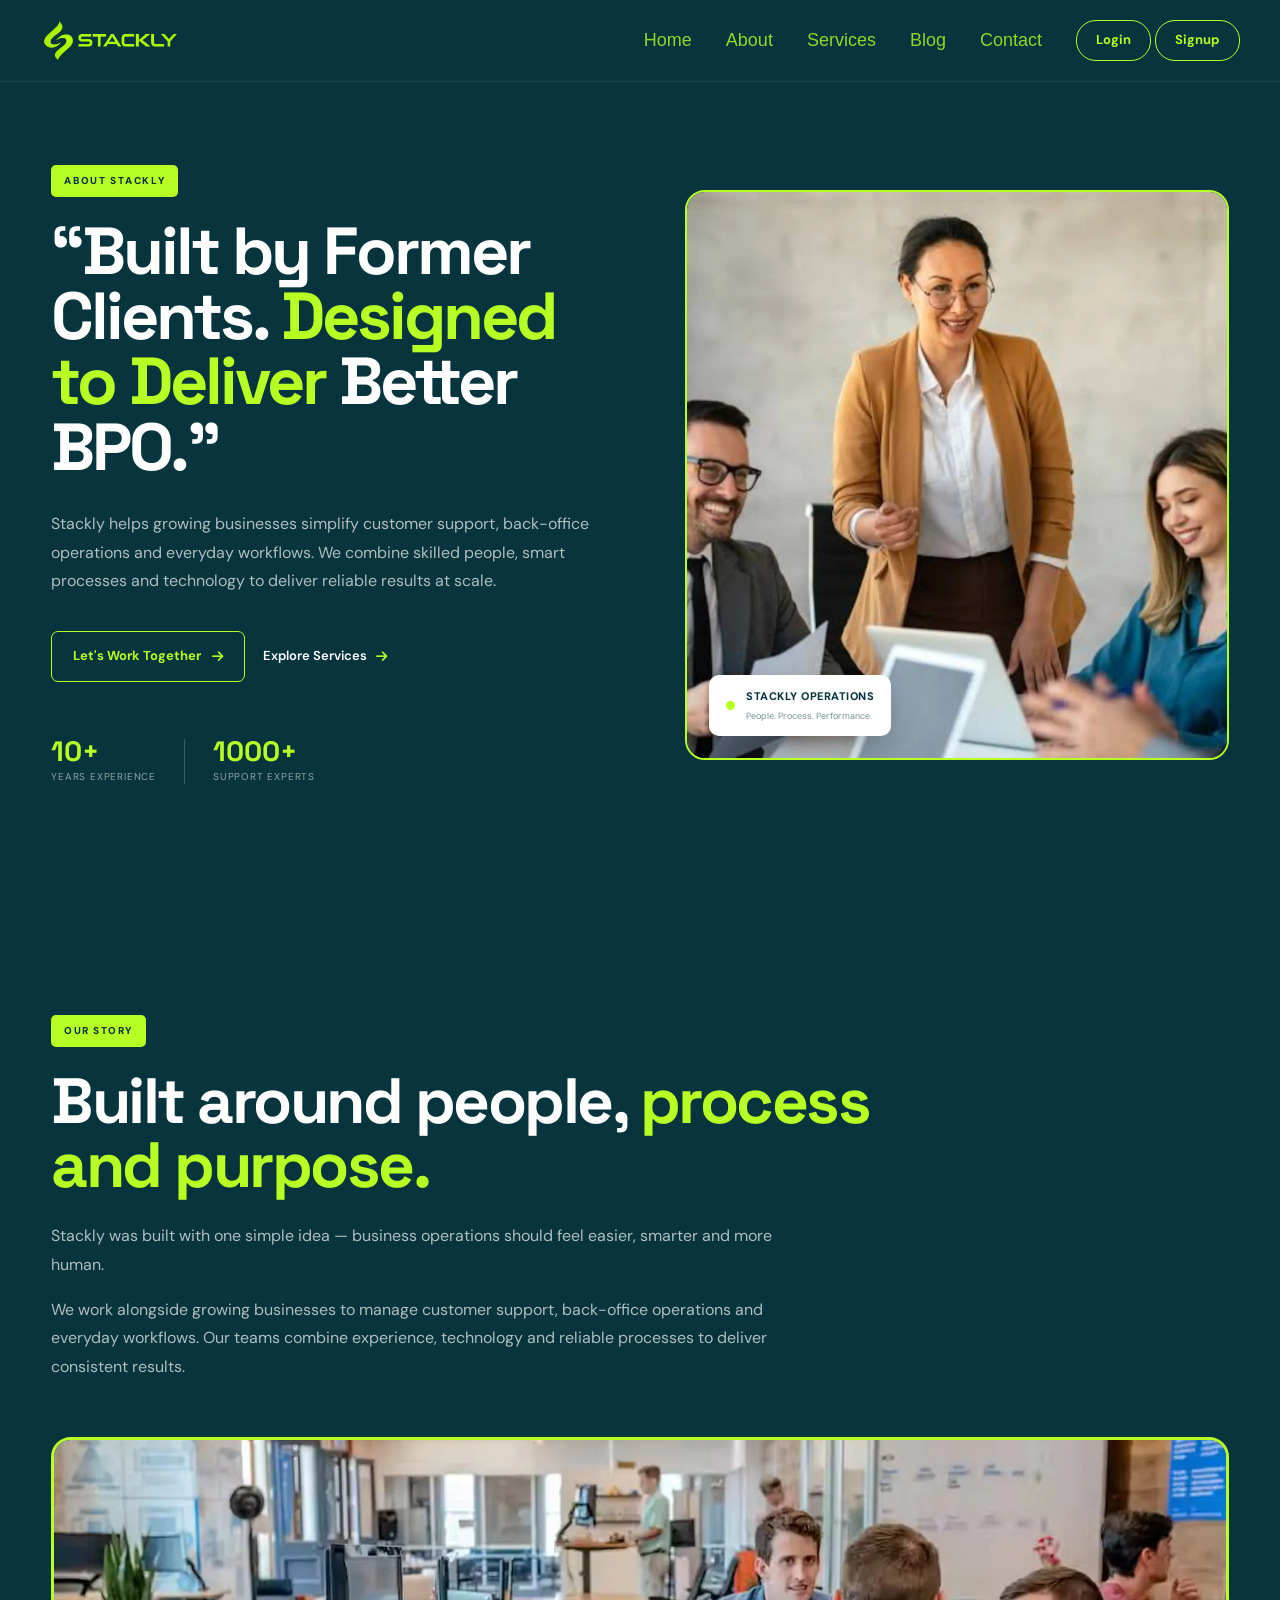
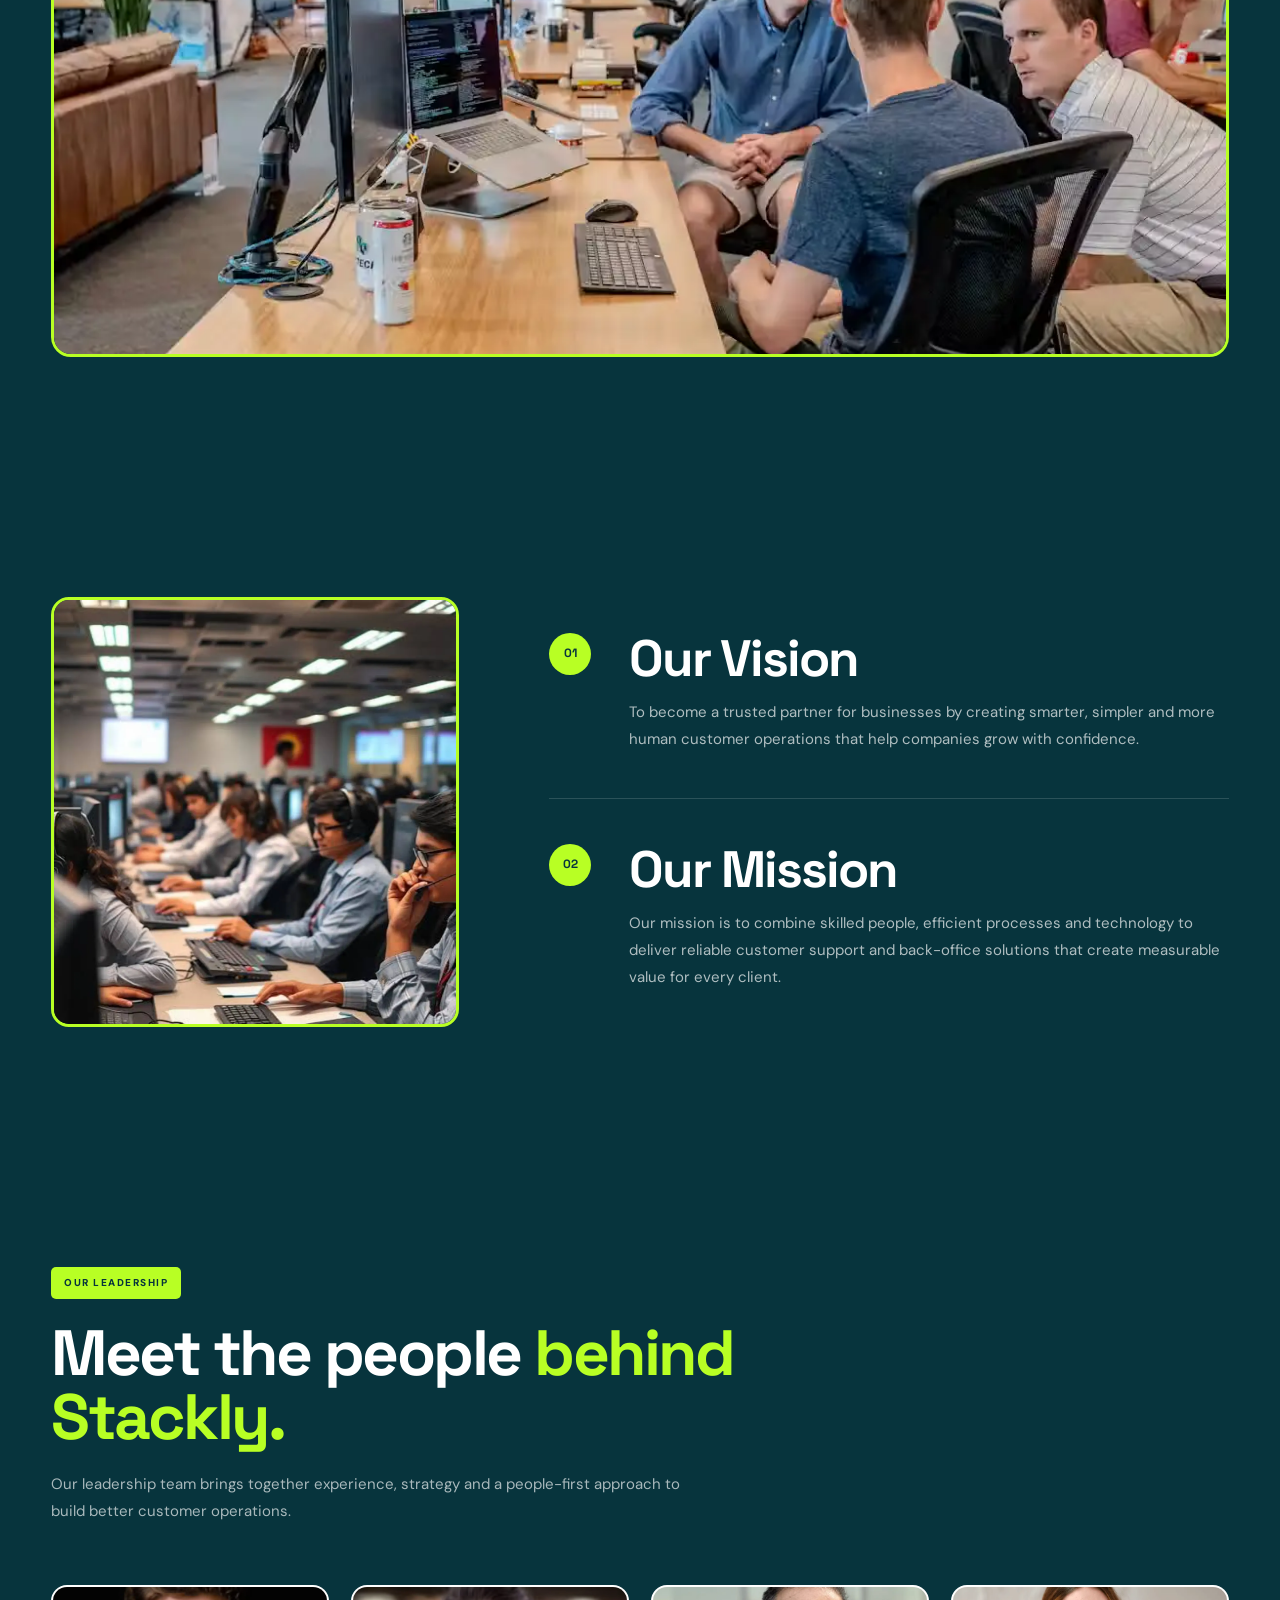
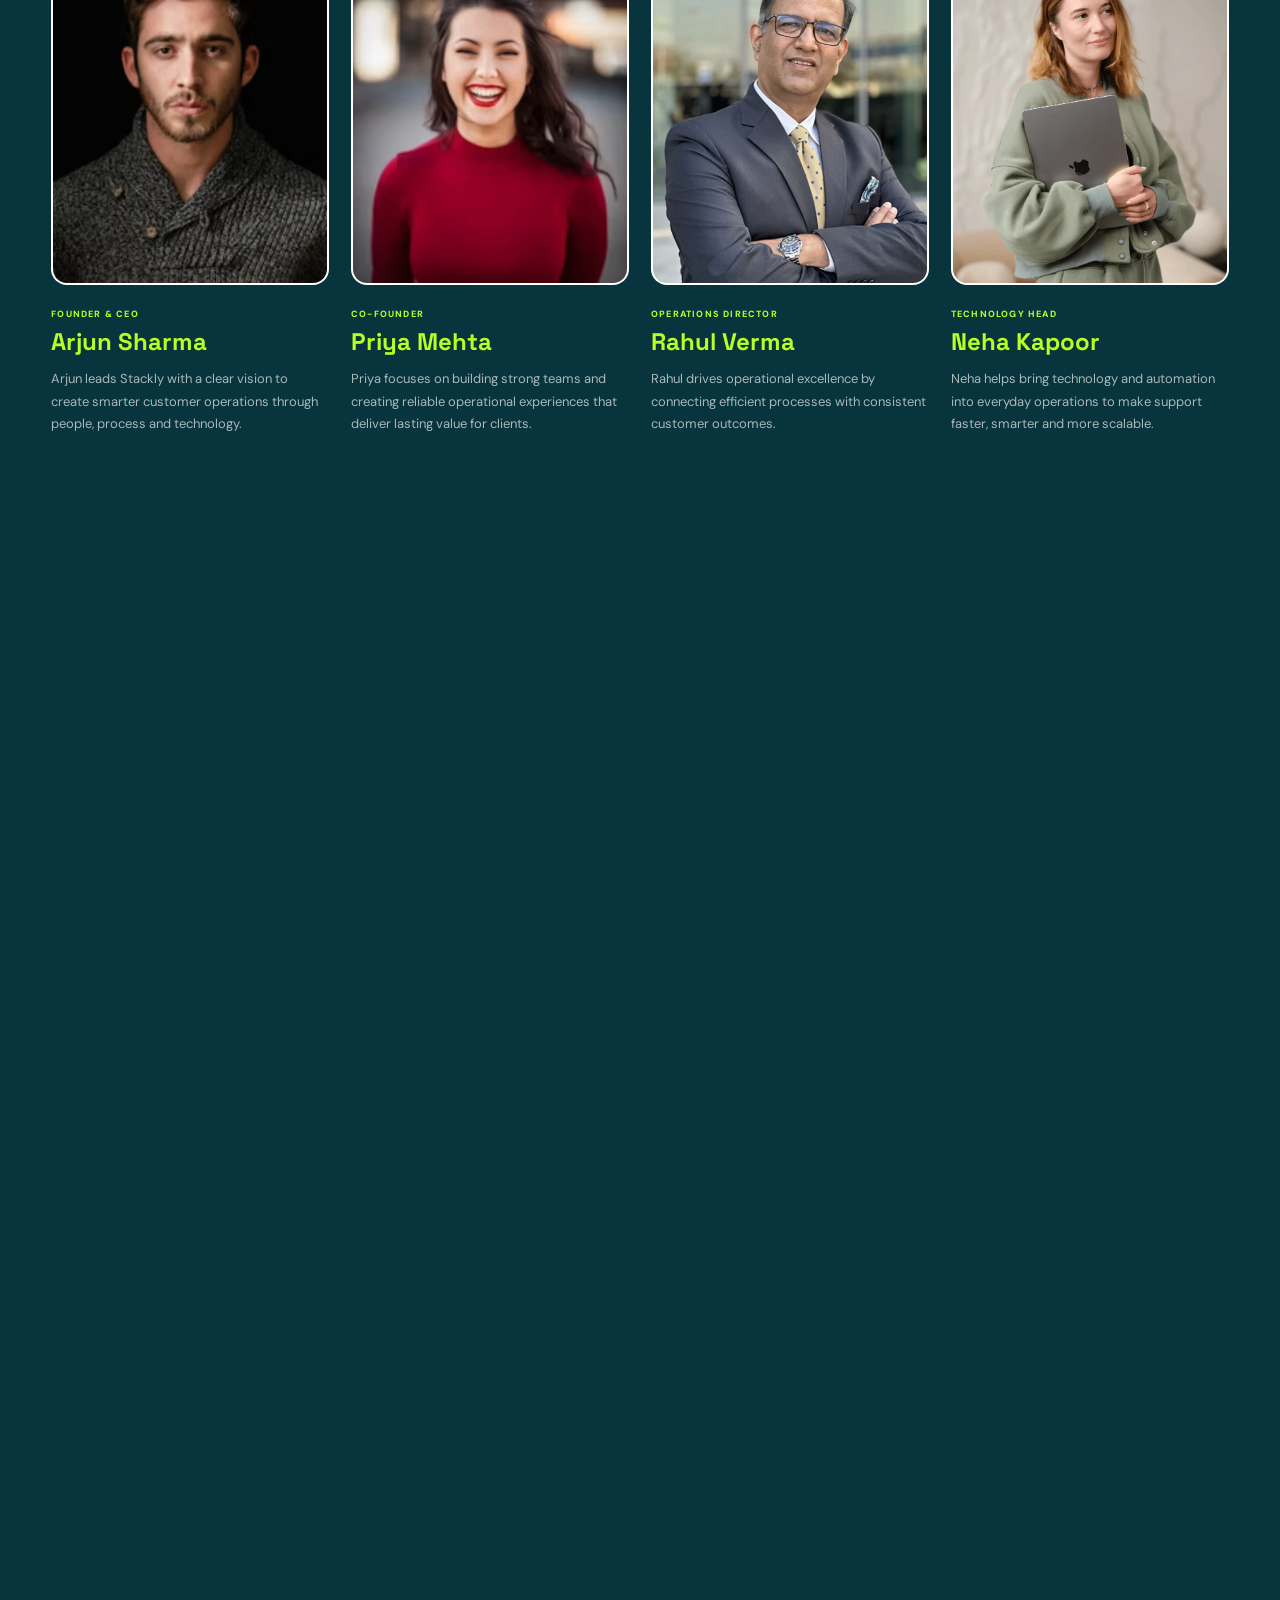
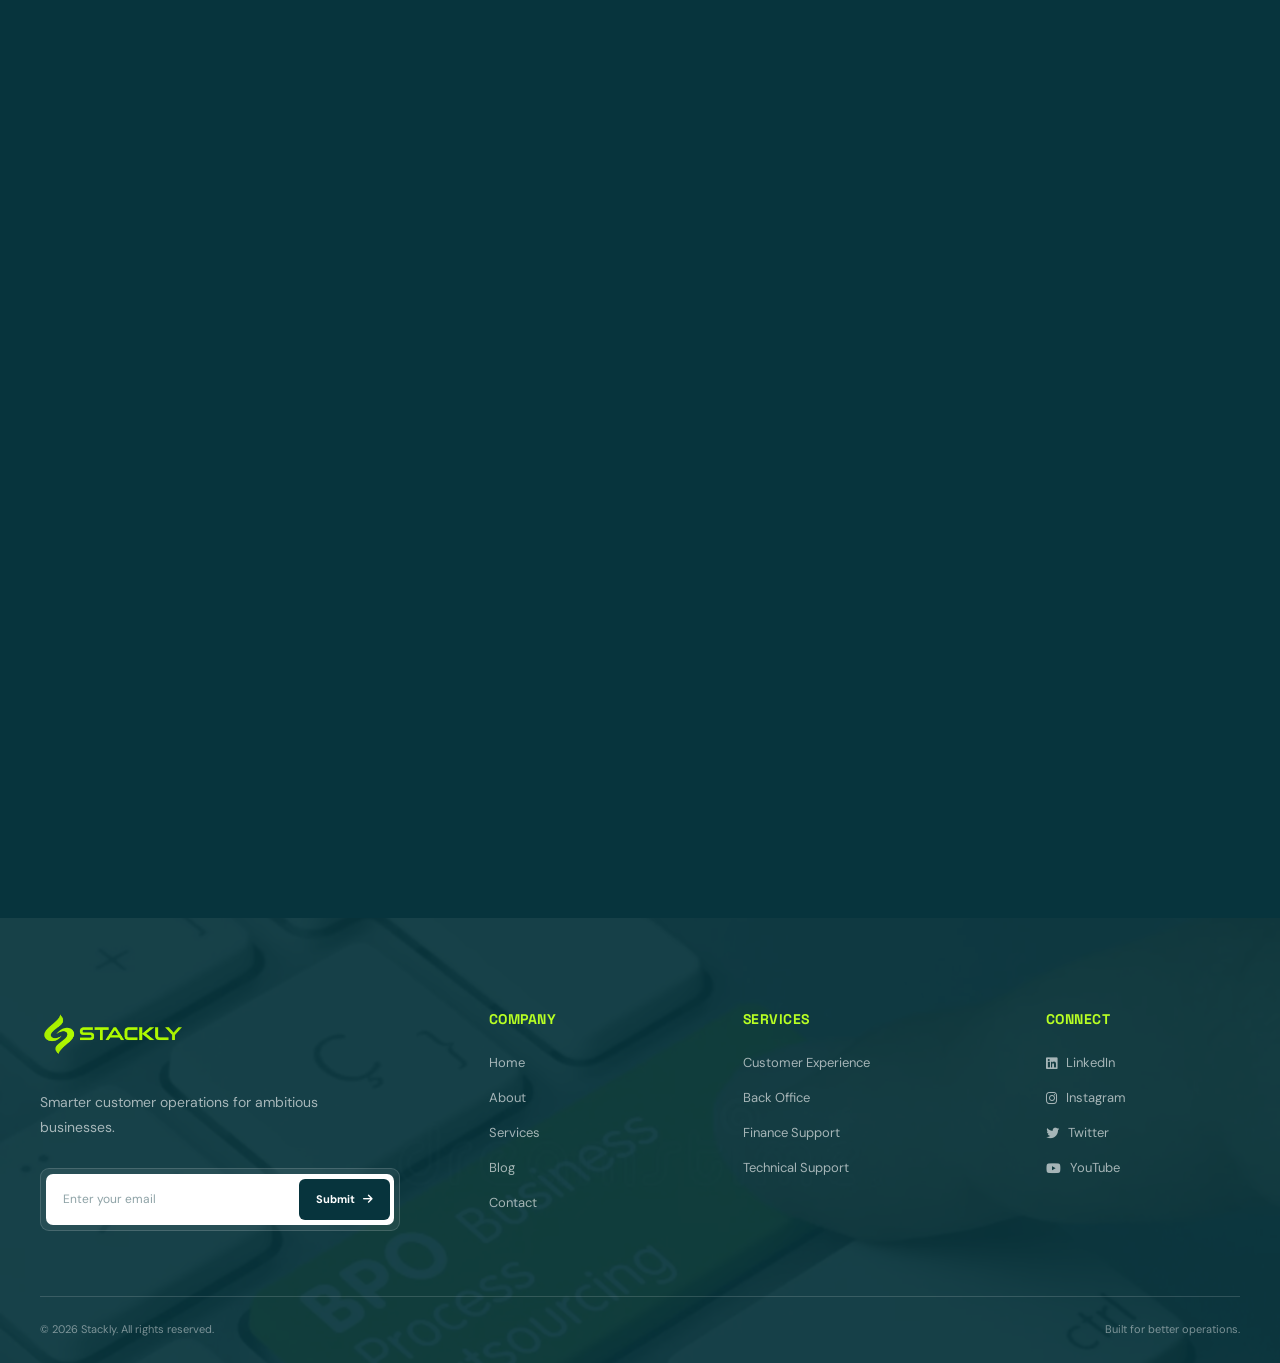
==== commit 58cb9275: "Add files via upload" ====
--- a/about.html
+++ b/about.html
@@ -71,7 +71,7 @@
    
             <a href="index.html" class="nav-link ">Home</a>
 
-            <a href="about.html" class="nav-link active">About</a>
+            <a href="about.html" class="nav-link ">About</a>
 
             <a href="services.html" class="nav-link">Services</a>
             
